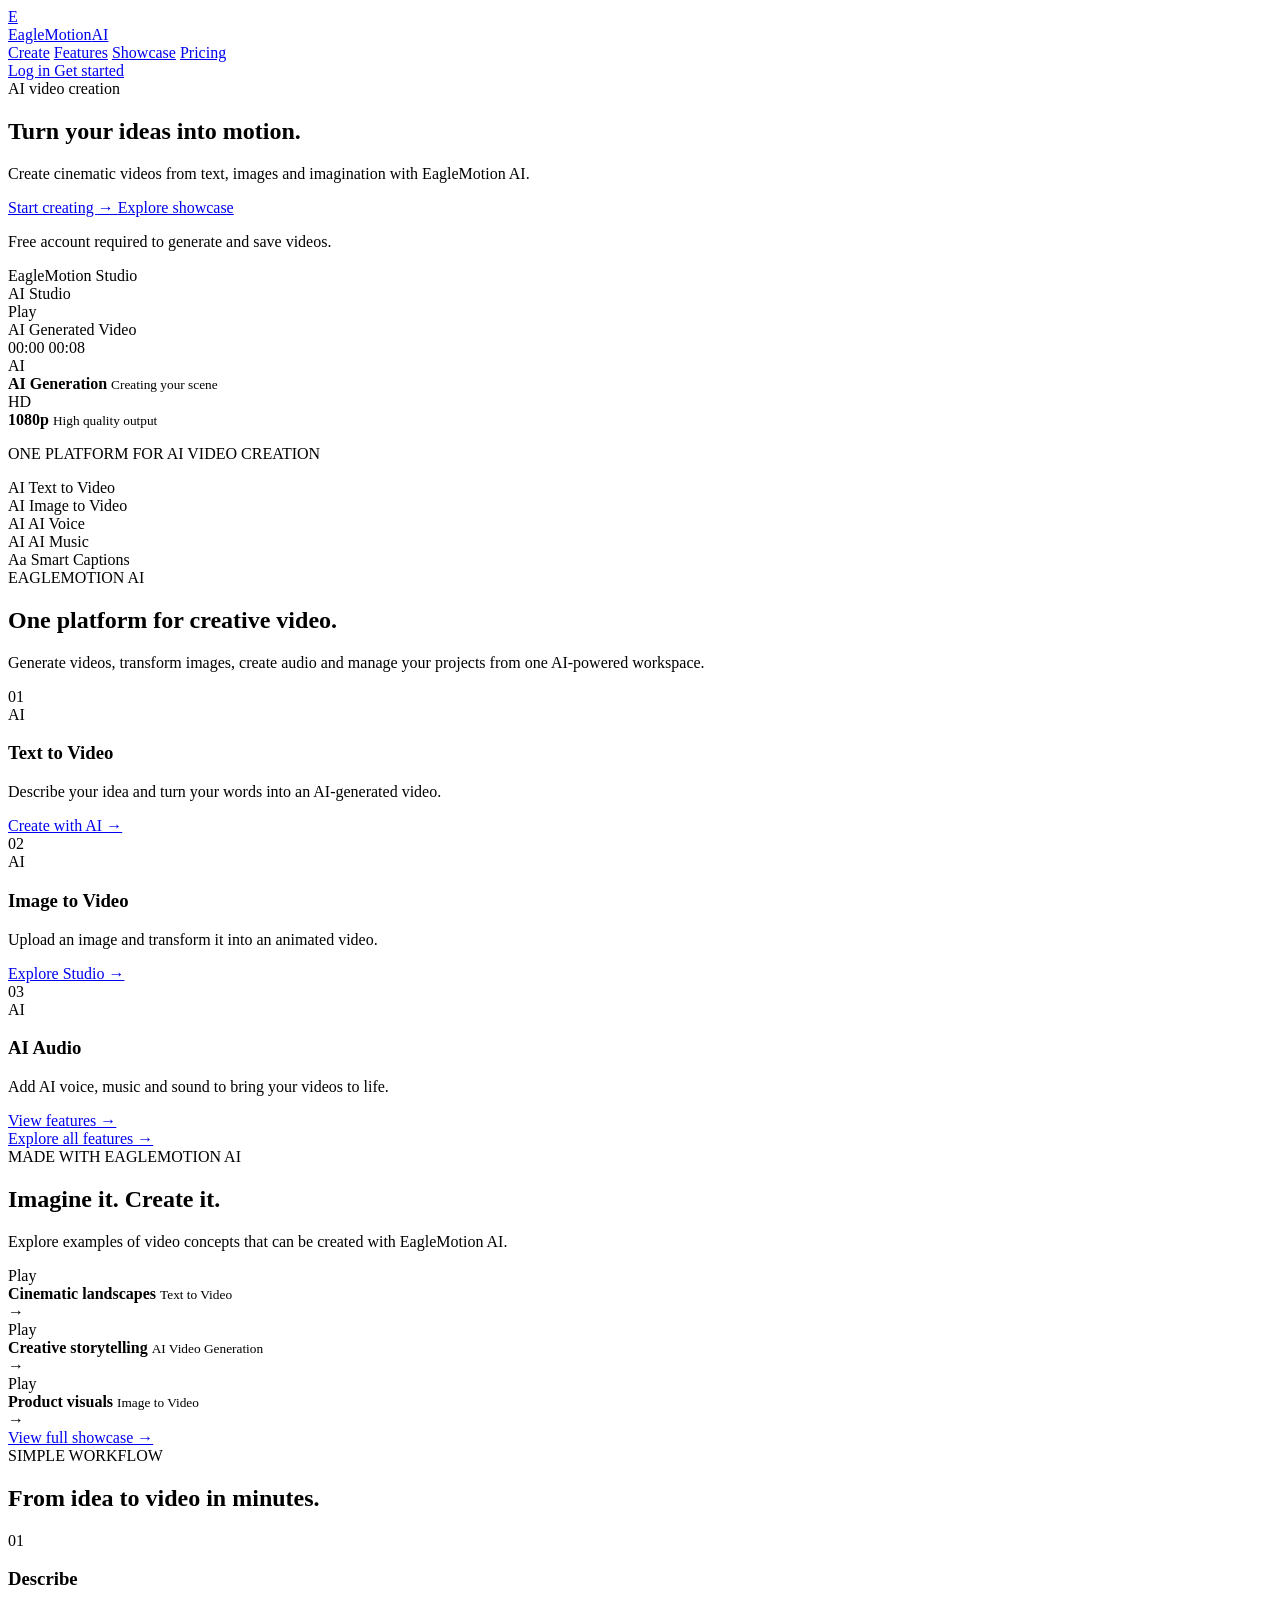
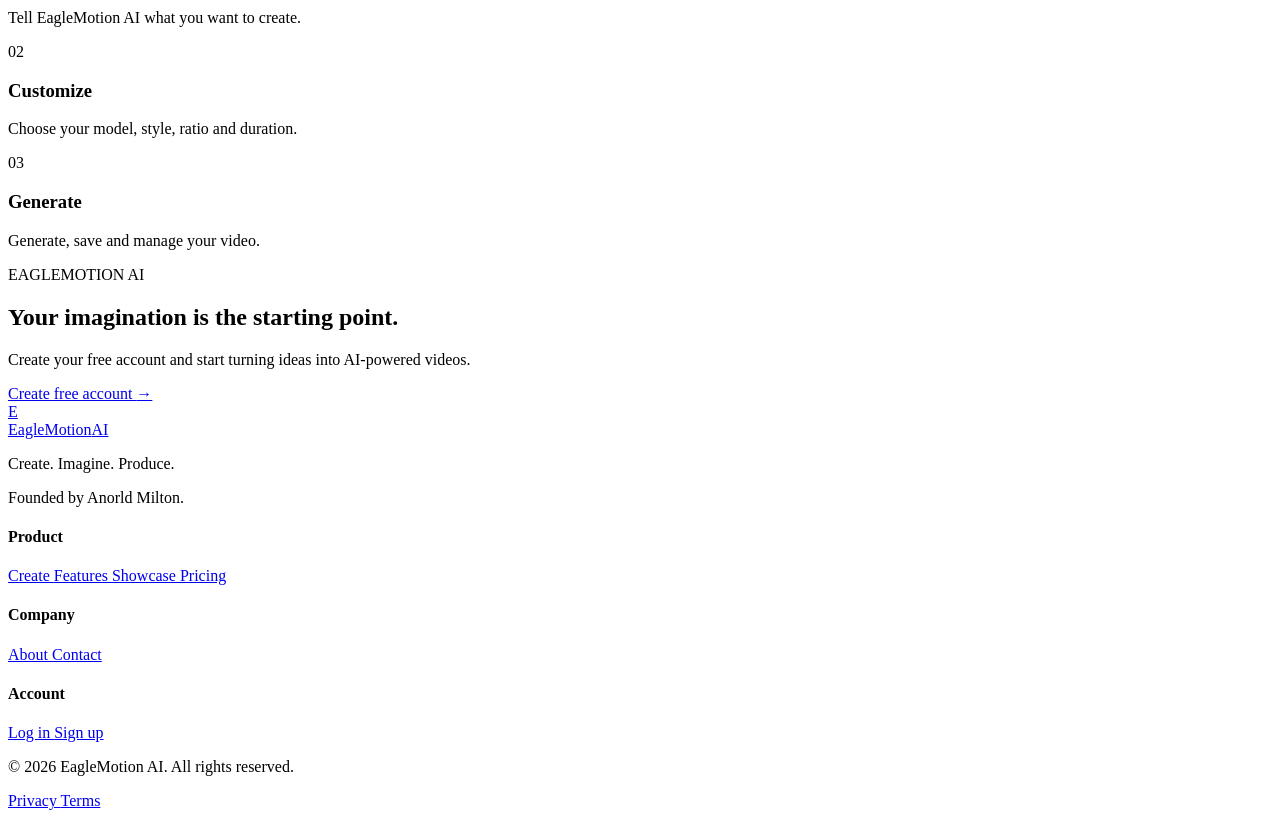
==== frontend/index.html @ efccad02 "Initial EagleMotion AI project" ====
<!DOCTYPE html>
<html lang="en">
<head>
    <meta charset="UTF-8">
    <meta name="viewport" content="width=device-width, initial-scale=1.0">

    <title>EagleMotion AI — Create Videos With AI</title>

    <meta
        name="description"
        content="EagleMotion AI transforms text, images and ideas into AI-generated videos."
    >

    <link rel="stylesheet" href="css/style.css">
</head>

<body>

    <!-- =====================================================
         NAVIGATION
    ====================================================== -->

    <header class="site-header">
        <div class="nav-container">

            <a href="index.html" class="brand">
                <div class="brand-icon">E</div>

                <div class="brand-name">
                    EagleMotion<span>AI</span>
                </div>
            </a>

            <nav class="main-nav">
                <a href="studio.html">Create</a>
                <a href="features.html">Features</a>
                <a href="showcase.html">Showcase</a>
                <a href="pricing.html">Pricing</a>
            </nav>

            <div class="nav-actions">
                <a href="login.html" class="login-button">
                    Log in
                </a>

                <a href="register.html" class="signup-button">
                    Get started
                </a>
            </div>

        </div>
    </header>


    <!-- =====================================================
         MAIN CONTENT
    ====================================================== -->

    <main>

        <!-- =================================================
             HERO
        ================================================== -->

        <section class="hero">

            <div class="hero-container">

                <div class="hero-content">

                    <div class="hero-badge">
                        <span class="status-dot"></span>
                        AI video creation
                    </div>

                    <h1>
                        Turn your ideas into
                        <span class="gold-text">
                            motion.
                        </span>
                    </h1>

                    <p class="hero-description">
                        Create cinematic videos from text, images and
                        imagination with EagleMotion AI.
                    </p>

                    <div class="hero-actions">

                        <a
                            href="studio.html"
                            class="cta-button"
                        >
                            Start creating
                            <span>→</span>
                        </a>

                        <a
                            href="showcase.html"
                            class="secondary-button"
                        >
                            Explore showcase
                        </a>

                    </div>

                    <p class="hero-note">
                        Free account required to generate and save videos.
                    </p>

                </div>


                <!-- HERO VIDEO PREVIEW -->

                <div class="hero-preview">

                    <div class="preview-window">

                        <div class="preview-header">

                            <div class="window-dots">
                                <span></span>
                                <span></span>
                                <span></span>
                            </div>

                            <div class="preview-title">
                                EagleMotion Studio
                            </div>

                            <div class="preview-status">
                                AI Studio
                            </div>

                        </div>


                        <div class="preview-content">

                            <div class="preview-image">

                                <div class="preview-overlay">

                                    <div class="preview-play">
                                        Play
                                    </div>

                                    <div class="preview-caption">
                                        AI Generated Video
                                    </div>

                                </div>

                            </div>

                        </div>


                        <div class="preview-controls">

                            <div class="timeline">
                                <span class="timeline-progress"></span>
                            </div>

                            <div class="control-row">
                                <span>00:00</span>
                                <span>00:08</span>
                            </div>

                        </div>

                    </div>


                    <div class="floating-card floating-top">

                        <span class="floating-icon">
                            AI
                        </span>

                        <div>
                            <strong>
                                AI Generation
                            </strong>

                            <small>
                                Creating your scene
                            </small>
                        </div>

                    </div>


                    <div class="floating-card floating-bottom">

                        <span class="floating-icon">
                            HD
                        </span>

                        <div>
                            <strong>
                                1080p
                            </strong>

                            <small>
                                High quality output
                            </small>
                        </div>

                    </div>

                </div>

            </div>

        </section>


        <!-- =====================================================
             CAPABILITIES
        ====================================================== -->

        <section class="capabilities">

            <div class="container">

                <p class="capabilities-label">
                    ONE PLATFORM FOR AI VIDEO CREATION
                </p>

                <div class="capabilities-grid">

                    <div class="capability">
                        <span>AI</span>
                        Text to Video
                    </div>

                    <div class="capability">
                        <span>AI</span>
                        Image to Video
                    </div>

                    <div class="capability">
                        <span>AI</span>
                        AI Voice
                    </div>

                    <div class="capability">
                        <span>AI</span>
                        AI Music
                    </div>

                    <div class="capability">
                        <span>Aa</span>
                        Smart Captions
                    </div>

                </div>

            </div>

        </section>


        <!-- =====================================================
             PRODUCT INTRODUCTION
        ====================================================== -->

        <section class="features-section">

            <div class="container">

                <div class="section-header">

                    <span class="section-eyebrow">
                        EAGLEMOTION AI
                    </span>

                    <h2>
                        One platform for
                        <span class="gold-text">
                            creative video.
                        </span>
                    </h2>

                    <p>
                        Generate videos, transform images, create audio
                        and manage your projects from one AI-powered
                        workspace.
                    </p>

                </div>


                <div class="feature-grid">

                    <!-- TEXT TO VIDEO -->

                    <article class="feature-card">

                        <span class="feature-number">
                            01
                        </span>

                        <div class="feature-icon">
                            AI
                        </div>

                        <h3>
                            Text to Video
                        </h3>

                        <p>
                            Describe your idea and turn your words into
                            an AI-generated video.
                        </p>

                        <a href="studio.html">
                            Create with AI →
                        </a>

                    </article>


                    <!-- IMAGE TO VIDEO -->

                    <article class="feature-card">

                        <span class="feature-number">
                            02
                        </span>

                        <div class="feature-icon">
                            AI
                        </div>

                        <h3>
                            Image to Video
                        </h3>

                        <p>
                            Upload an image and transform it into
                            an animated video.
                        </p>

                        <a href="studio.html">
                            Explore Studio →
                        </a>

                    </article>


                    <!-- AI AUDIO -->

                    <article class="feature-card">

                        <span class="feature-number">
                            03
                        </span>

                        <div class="feature-icon">
                            AI
                        </div>

                        <h3>
                            AI Audio
                        </h3>

                        <p>
                            Add AI voice, music and sound to bring
                            your videos to life.
                        </p>

                        <a href="features.html">
                            View features →
                        </a>

                    </article>

                </div>


                <div class="section-action">

                    <a
                        href="features.html"
                        class="secondary-button"
                    >
                        Explore all features →
                    </a>

                </div>

            </div>

        </section>


        <!-- =====================================================
             SHOWCASE
        ====================================================== -->

        <section class="showcase-section">

            <div class="container">

                <div class="section-header">

                    <span class="section-eyebrow">
                        MADE WITH EAGLEMOTION AI
                    </span>

                    <h2>
                        Imagine it.
                        <span class="gold-text">
                            Create it.
                        </span>
                    </h2>

                    <p>
                        Explore examples of video concepts that can
                        be created with EagleMotion AI.
                    </p>

                </div>


                <div class="showcase-grid">

                    <!-- SHOWCASE 1 -->

                    <div class="showcase-card showcase-large">

                        <div class="showcase-image">
                            <span>
                                Play
                            </span>
                        </div>

                        <div class="showcase-info">

                            <div>
                                <strong>
                                    Cinematic landscapes
                                </strong>

                                <small>
                                    Text to Video
                                </small>
                            </div>

                            <span>
                                →
                            </span>

                        </div>

                    </div>


                    <!-- SHOWCASE 2 -->

                    <div class="showcase-card">

                        <div class="showcase-image showcase-image-two">
                            <span>
                                Play
                            </span>
                        </div>

                        <div class="showcase-info">

                            <div>
                                <strong>
                                    Creative storytelling
                                </strong>

                                <small>
                                    AI Video Generation
                                </small>
                            </div>

                            <span>
                                →
                            </span>

                        </div>

                    </div>


                    <!-- SHOWCASE 3 -->

                    <div class="showcase-card">

                        <div class="showcase-image showcase-image-three">
                            <span>
                                Play
                            </span>
                        </div>

                        <div class="showcase-info">

                            <div>
                                <strong>
                                    Product visuals
                                </strong>

                                <small>
                                    Image to Video
                                </small>
                            </div>

                            <span>
                                →
                            </span>

                        </div>

                    </div>

                </div>


                <div class="section-action">

                    <a
                        href="showcase.html"
                        class="secondary-button"
                    >
                        View full showcase →
                    </a>

                </div>

            </div>

        </section>


        <!-- =====================================================
             HOW IT WORKS
        ====================================================== -->

        <section class="workflow-section">

            <div class="container">

                <div class="section-header">

                    <span class="section-eyebrow">
                        SIMPLE WORKFLOW
                    </span>

                    <h2>
                        From idea to video
                        <span class="gold-text">
                            in minutes.
                        </span>
                    </h2>

                </div>


                <div class="workflow">

                    <div class="workflow-step">

                        <div class="workflow-number">
                            01
                        </div>

                        <h3>
                            Describe
                        </h3>

                        <p>
                            Tell EagleMotion AI what you want to create.
                        </p>

                    </div>


                    <div class="workflow-line"></div>


                    <div class="workflow-step">

                        <div class="workflow-number">
                            02
                        </div>

                        <h3>
                            Customize
                        </h3>

                        <p>
                            Choose your model, style, ratio and duration.
                        </p>

                    </div>


                    <div class="workflow-line"></div>


                    <div class="workflow-step">

                        <div class="workflow-number">
                            03
                        </div>

                        <h3>
                            Generate
                        </h3>

                        <p>
                            Generate, save and manage your video.
                        </p>

                    </div>

                </div>

            </div>

        </section>


        <!-- =====================================================
             FINAL CTA
        ====================================================== -->

        <section class="final-cta">

            <div class="container">

                <div class="cta-content">

                    <span class="section-eyebrow">
                        EAGLEMOTION AI
                    </span>

                    <h2>
                        Your imagination is
                        <span class="gold-text">
                            the starting point.
                        </span>
                    </h2>

                    <p>
                        Create your free account and start turning
                        ideas into AI-powered videos.
                    </p>

                    <a
                        href="register.html"
                        class="cta-button"
                    >
                        Create free account
                        <span>→</span>
                    </a>

                </div>

            </div>

        </section>

    </main>


    <!-- =====================================================
         FOOTER
    ====================================================== -->

    <footer class="site-footer">

        <div class="container footer-main">

            <!-- BRAND -->

            <div class="footer-brand">

                <a
                    href="index.html"
                    class="brand"
                >

                    <div class="brand-icon">
                        E
                    </div>

                    <div class="brand-name">
                        EagleMotion<span>AI</span>
                    </div>

                </a>

                <p>
                    Create. Imagine. Produce.
                </p>

                <p class="founder-credit">
                    Founded by Anorld Milton.
                </p>

            </div>


            <!-- PRODUCT -->

            <div class="footer-column">

                <h4>
                    Product
                </h4>

                <a href="studio.html">
                    Create
                </a>

                <a href="features.html">
                    Features
                </a>

                <a href="showcase.html">
                    Showcase
                </a>

                <a href="pricing.html">
                    Pricing
                </a>

            </div>


            <!-- COMPANY -->

            <div class="footer-column">

                <h4>
                    Company
                </h4>

                <a href="about.html">
                    About
                </a>

                <a href="contact.html">
                    Contact
                </a>

            </div>


            <!-- ACCOUNT -->

            <div class="footer-column">

                <h4>
                    Account
                </h4>

                <a href="login.html">
                    Log in
                </a>

                <a href="register.html">
                    Sign up
                </a>

            </div>

        </div>


        <!-- FOOTER BOTTOM -->

        <div class="container footer-bottom">

            <p>
                © 2026 EagleMotion AI. All rights reserved.
            </p>

            <div>

                <a href="privacy.html">
                    Privacy
                </a>

                <a href="terms.html">
                    Terms
                </a>

            </div>

        </div>

    </footer>


    <!-- =====================================================
         JAVASCRIPT
    ====================================================== -->

    <script src="js/app.js"></script>

</body>
</html>
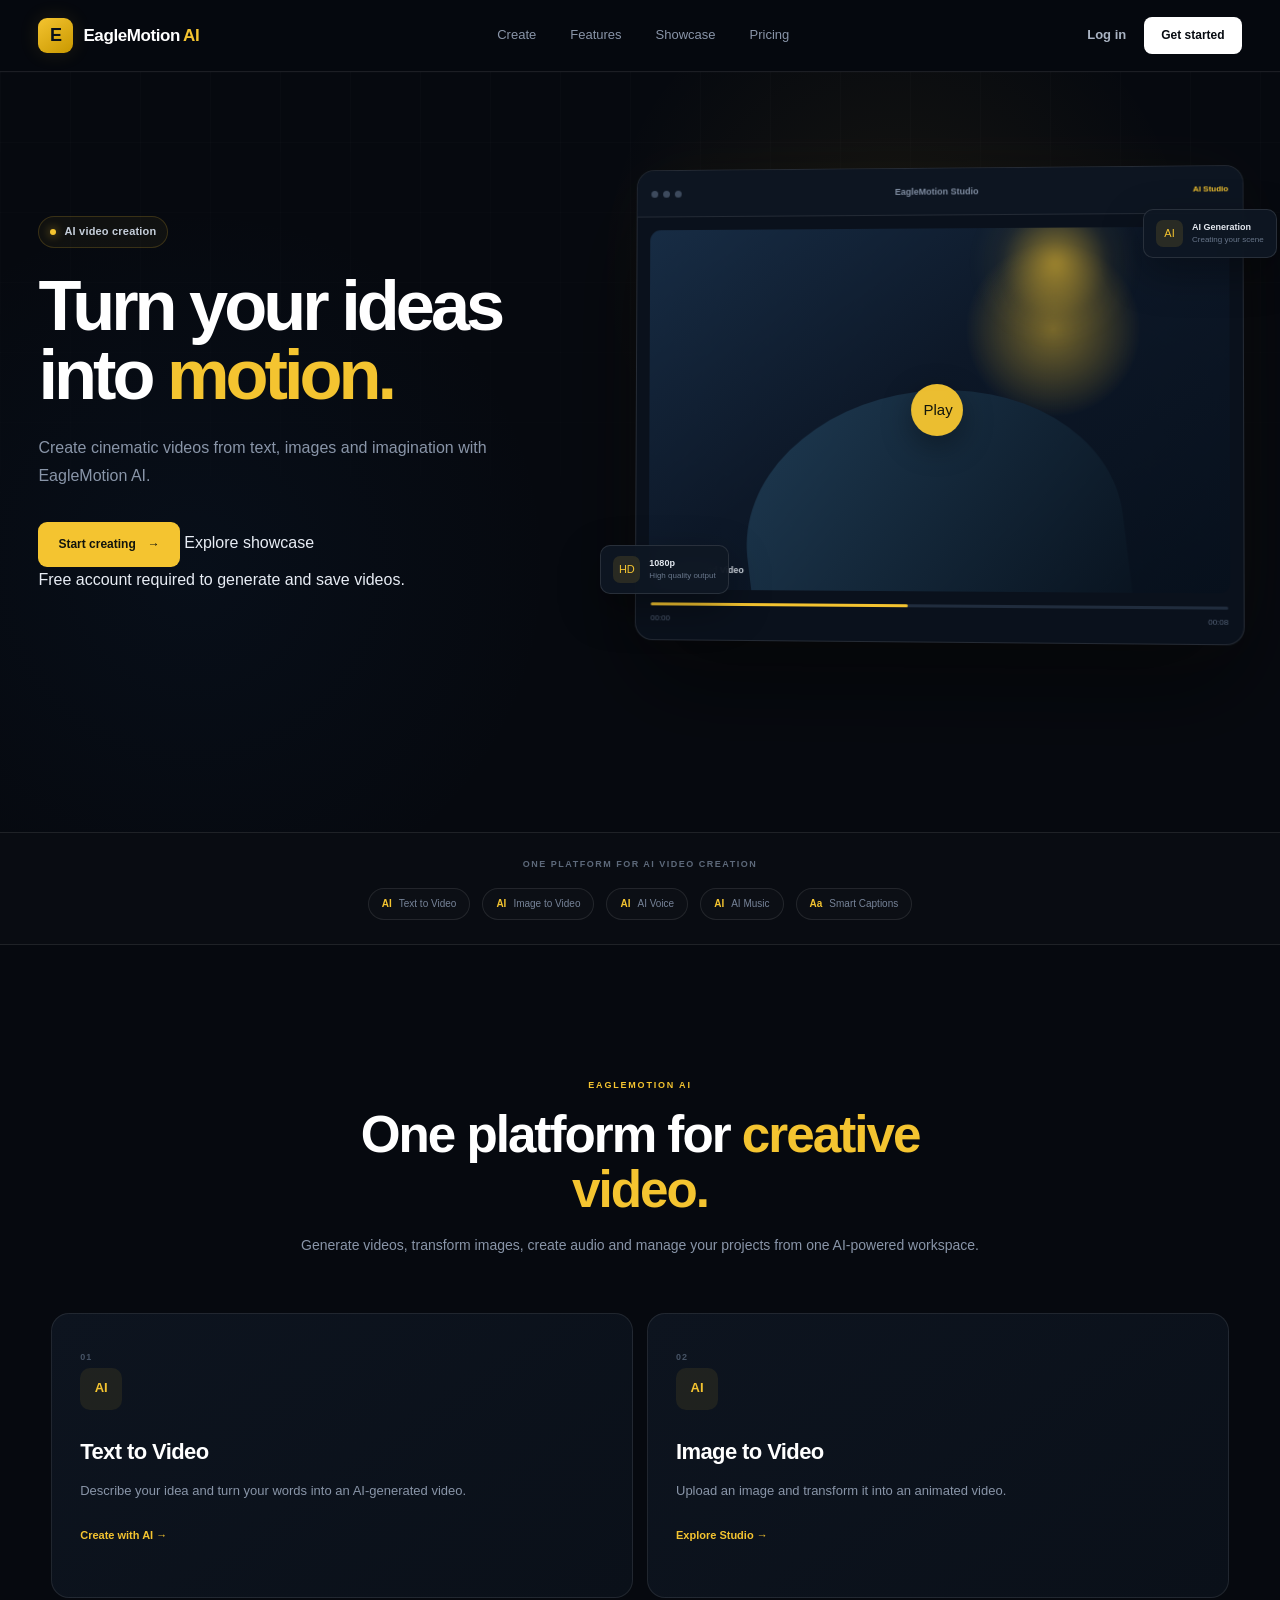
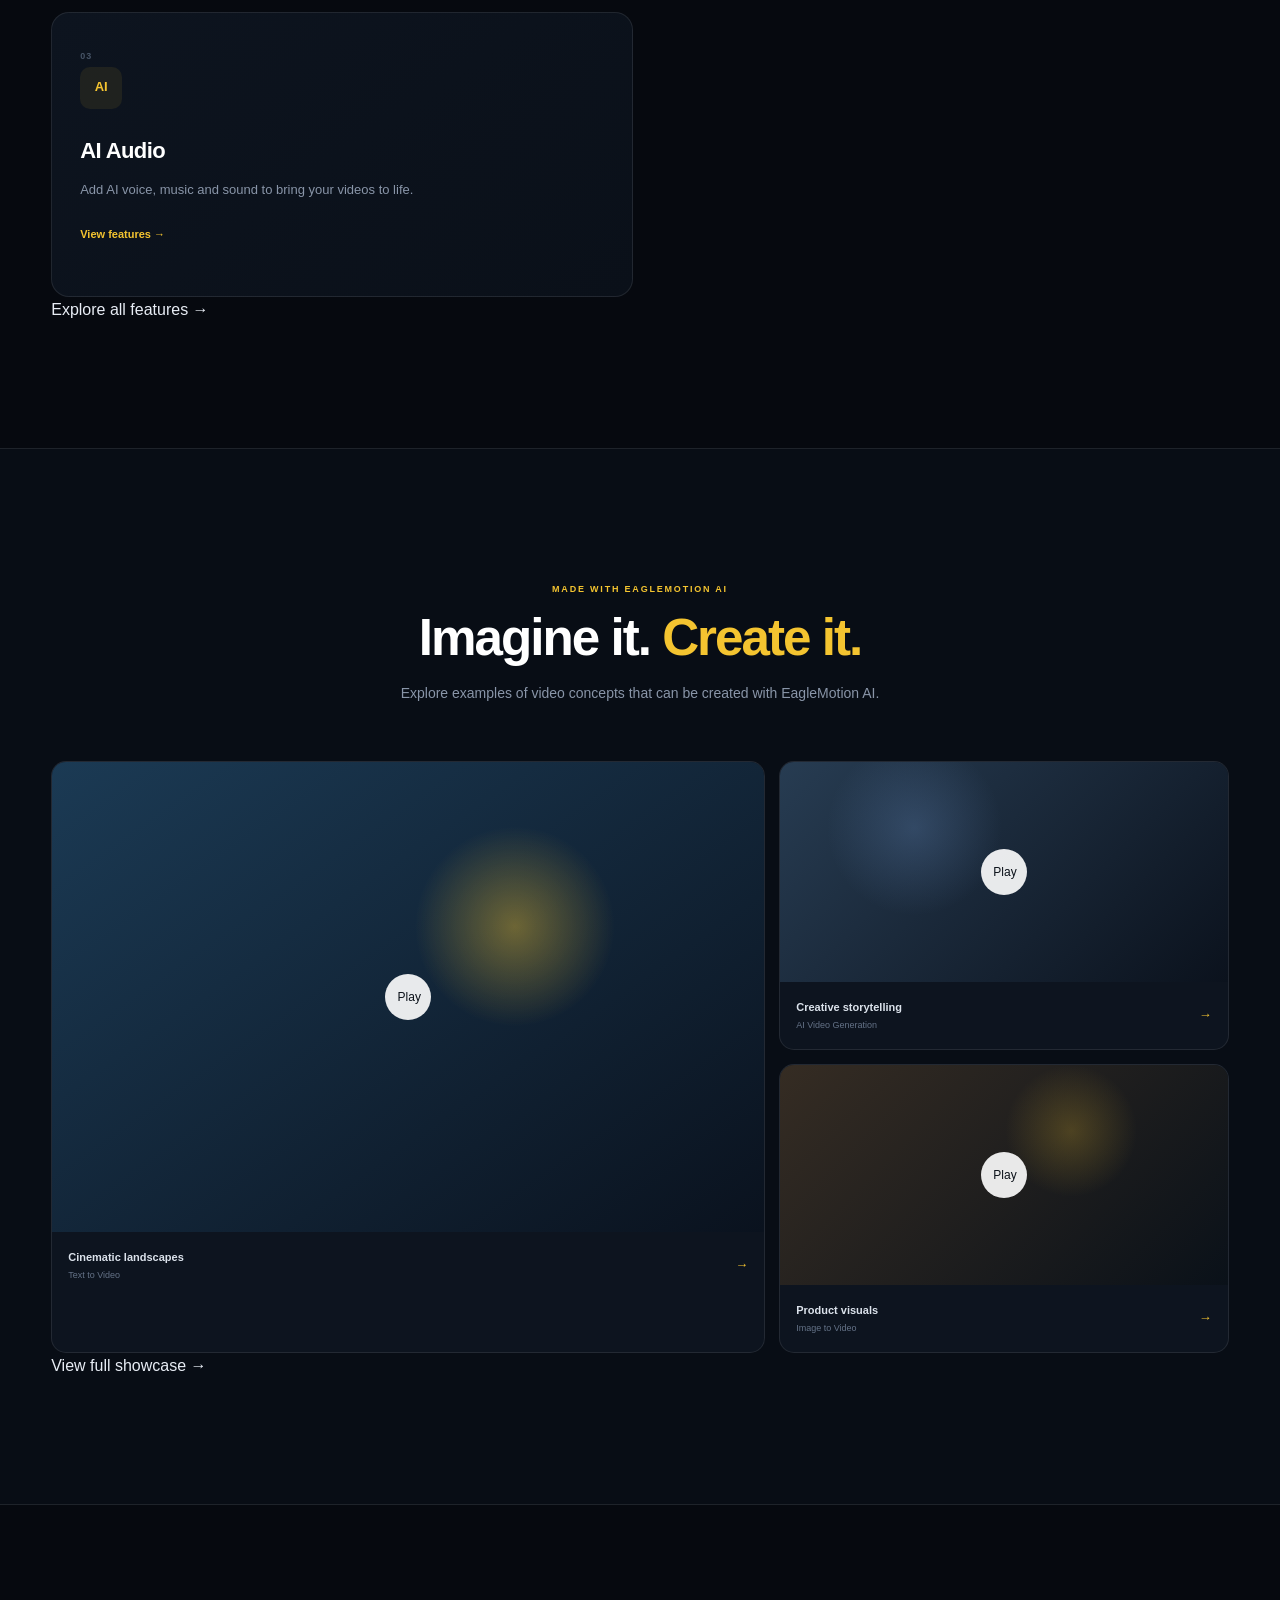
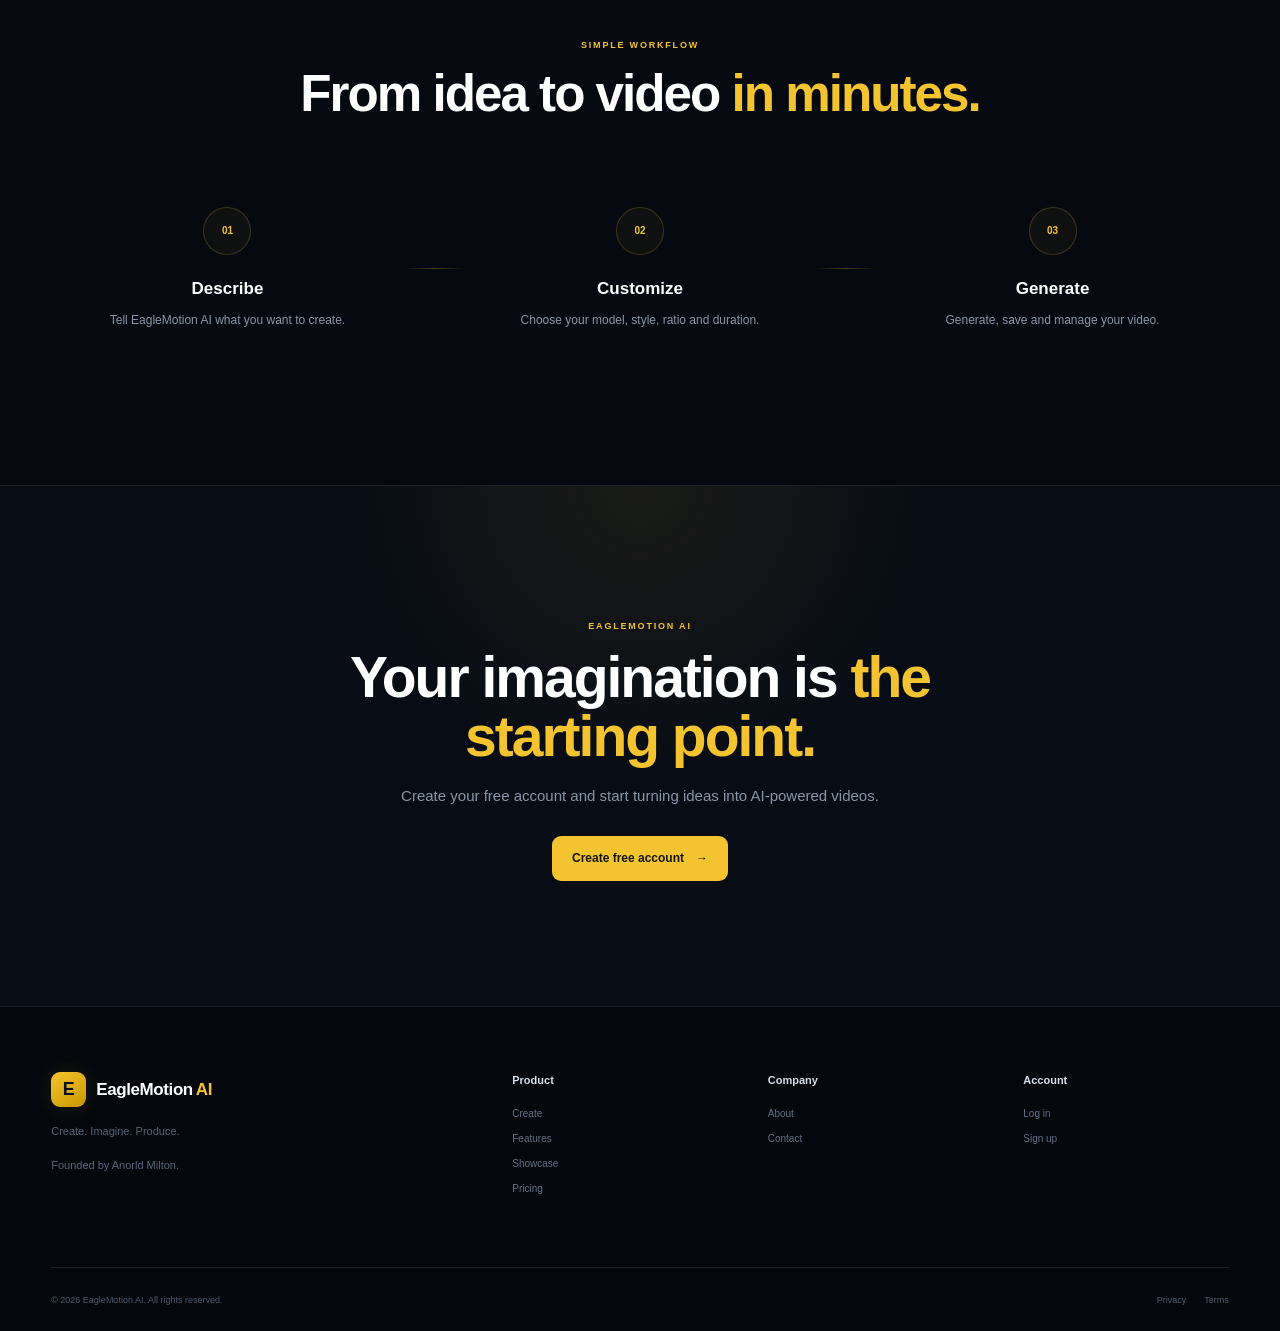
==== commit 8ea827c9: "Fix CSS path for production" ====
--- a/frontend/index.html
+++ b/frontend/index.html
@@ -11,7 +11,7 @@
         content="EagleMotion AI transforms text, images and ideas into AI-generated videos."
     >
 
-    <link rel="stylesheet" href="css/style.css">
+    <link rel="stylesheet" href="CSS/style.css">
 </head>
 
 <body>
@@ -808,4 +808,4 @@
     <script src="js/app.js"></script>
 
 </body>
-</html>+</html>
--- a/frontend/CSS/style.css
+++ b/frontend/CSS/style.css
@@ -0,0 +1,2158 @@
+/* =========================================================
+   EAGLEMOTION AI
+   PREMIUM AI VIDEO PLATFORM
+   GLOBAL STYLES
+========================================================= */
+
+:root {
+    --bg: #06090f;
+    --bg-soft: #0a0f18;
+    --surface: #0d131e;
+    --surface-light: #121a27;
+    --surface-hover: #172131;
+
+    --border: rgba(255, 255, 255, 0.09);
+    --border-light: rgba(255, 255, 255, 0.14);
+
+    --white: #ffffff;
+    --text: #e8edf5;
+    --muted: #8995a8;
+    --muted-light: #aab4c3;
+
+    --gold: #f4c430;
+    --gold-light: #ffd95a;
+    --gold-dark: #b78d00;
+
+    --navy: #0b1f3a;
+
+    --container: 1220px;
+
+    --radius-sm: 8px;
+    --radius-md: 12px;
+    --radius-lg: 18px;
+    --radius-xl: 24px;
+
+    --transition: 0.25s ease;
+}
+
+
+/* =========================================================
+   RESET
+========================================================= */
+
+* {
+    margin: 0;
+    padding: 0;
+    box-sizing: border-box;
+}
+
+html {
+    scroll-behavior: smooth;
+}
+
+body {
+    font-family:
+        Inter,
+        -apple-system,
+        BlinkMacSystemFont,
+        "Segoe UI",
+        Roboto,
+        Helvetica,
+        Arial,
+        sans-serif;
+
+    background: var(--bg);
+    color: var(--text);
+    line-height: 1.6;
+
+    overflow-x: hidden;
+}
+
+body::selection {
+    background: var(--gold);
+    color: #000;
+}
+
+a {
+    text-decoration: none;
+    color: inherit;
+}
+
+button,
+textarea,
+input,
+select {
+    font: inherit;
+}
+
+button {
+    cursor: pointer;
+}
+
+textarea {
+    resize: none;
+}
+
+img {
+    max-width: 100%;
+    display: block;
+}
+
+.container {
+    width: min(92%, var(--container));
+    margin: 0 auto;
+}
+
+
+/* =========================================================
+   SCROLLBAR
+========================================================= */
+
+::-webkit-scrollbar {
+    width: 8px;
+}
+
+::-webkit-scrollbar-track {
+    background: var(--bg);
+}
+
+::-webkit-scrollbar-thumb {
+    background: #263244;
+    border-radius: 10px;
+}
+
+::-webkit-scrollbar-thumb:hover {
+    background: #39475d;
+}
+
+
+/* =========================================================
+   HEADER
+========================================================= */
+
+.site-header {
+    height: 72px;
+
+    position: sticky;
+    top: 0;
+
+    z-index: 1000;
+
+    background: rgba(6, 9, 15, 0.88);
+
+    backdrop-filter: blur(18px);
+    -webkit-backdrop-filter: blur(18px);
+
+    border-bottom: 1px solid var(--border);
+}
+
+.nav-container {
+    width: min(94%, var(--container));
+
+    height: 100%;
+
+    margin: 0 auto;
+
+    display: flex;
+    align-items: center;
+    justify-content: space-between;
+
+    gap: 30px;
+}
+
+
+/* =========================================================
+   BRAND
+========================================================= */
+
+.brand {
+    display: inline-flex;
+    align-items: center;
+
+    gap: 10px;
+
+    flex-shrink: 0;
+}
+
+.brand-icon {
+    width: 35px;
+    height: 35px;
+
+    display: flex;
+    align-items: center;
+    justify-content: center;
+
+    border-radius: 9px;
+
+    background:
+        linear-gradient(
+            145deg,
+            var(--gold),
+            #c99800
+        );
+
+    color: #09101a;
+
+    font-size: 18px;
+    font-weight: 900;
+
+    box-shadow:
+        0 0 20px rgba(244, 196, 48, 0.12);
+}
+
+.brand-name {
+    color: var(--white);
+
+    font-size: 17px;
+    font-weight: 700;
+
+    letter-spacing: -0.4px;
+}
+
+.brand-name span {
+    color: var(--gold);
+    margin-left: 3px;
+}
+
+
+/* =========================================================
+   MAIN NAV
+========================================================= */
+
+.main-nav {
+    display: flex;
+    align-items: center;
+
+    gap: 34px;
+
+    margin-left: auto;
+    margin-right: auto;
+}
+
+.main-nav a {
+    position: relative;
+
+    color: var(--muted);
+
+    font-size: 13px;
+    font-weight: 500;
+
+    transition: var(--transition);
+}
+
+.main-nav a:hover {
+    color: var(--white);
+}
+
+.main-nav a::after {
+    content: "";
+
+    position: absolute;
+
+    left: 0;
+    bottom: -7px;
+
+    width: 0;
+    height: 1px;
+
+    background: var(--gold);
+
+    transition: width var(--transition);
+}
+
+.main-nav a:hover::after {
+    width: 100%;
+}
+
+
+/* =========================================================
+   NAV ACTIONS
+========================================================= */
+
+.nav-actions {
+    display: flex;
+    align-items: center;
+    gap: 18px;
+}
+
+.login-button {
+    color: var(--muted-light);
+
+    font-size: 13px;
+    font-weight: 600;
+
+    transition: var(--transition);
+}
+
+.login-button:hover {
+    color: var(--white);
+}
+
+.signup-button {
+    padding: 9px 17px;
+
+    border-radius: 8px;
+
+    background: var(--white);
+    color: #070b11;
+
+    font-size: 12px;
+    font-weight: 700;
+
+    transition: var(--transition);
+}
+
+.signup-button:hover {
+    background: var(--gold);
+    transform: translateY(-1px);
+}
+
+
+/* =========================================================
+   HERO
+========================================================= */
+
+.hero {
+    position: relative;
+
+    min-height: 760px;
+
+    padding:
+        95px
+        0
+        90px;
+
+    overflow: hidden;
+
+    background:
+        radial-gradient(
+            circle at 70% 25%,
+            rgba(244, 196, 48, 0.065),
+            transparent 28%
+        ),
+
+        radial-gradient(
+            circle at 15% 65%,
+            rgba(28, 83, 148, 0.08),
+            transparent 30%
+        ),
+
+        var(--bg);
+}
+
+.hero::before {
+    content: "";
+
+    position: absolute;
+
+    inset: 0;
+
+    pointer-events: none;
+
+    background-image:
+        linear-gradient(
+            rgba(255, 255, 255, 0.015) 1px,
+            transparent 1px
+        ),
+        linear-gradient(
+            90deg,
+            rgba(255, 255, 255, 0.015) 1px,
+            transparent 1px
+        );
+
+    background-size: 70px 70px;
+
+    mask-image:
+        linear-gradient(
+            to bottom,
+            black,
+            transparent 85%
+        );
+}
+
+.hero-container {
+    position: relative;
+
+    z-index: 2;
+
+    width: min(94%, 1280px);
+
+    margin: 0 auto;
+
+    display: grid;
+
+    grid-template-columns:
+        minmax(0, 0.92fr)
+        minmax(0, 1.08fr);
+
+    align-items: center;
+
+    gap: 75px;
+}
+
+
+/* =========================================================
+   HERO CONTENT
+========================================================= */
+
+.hero-content {
+    max-width: 620px;
+}
+
+.hero-badge {
+    display: inline-flex;
+    align-items: center;
+
+    gap: 8px;
+
+    padding: 6px 11px;
+
+    margin-bottom: 23px;
+
+    border:
+        1px solid
+        rgba(244, 196, 48, 0.18);
+
+    border-radius: 30px;
+
+    background:
+        rgba(244, 196, 48, 0.045);
+
+    color: #c5ceda;
+
+    font-size: 11px;
+    font-weight: 600;
+
+    letter-spacing: 0.2px;
+}
+
+.status-dot {
+    width: 6px;
+    height: 6px;
+
+    border-radius: 50%;
+
+    background: var(--gold);
+
+    box-shadow:
+        0 0 10px
+        rgba(244, 196, 48, 0.7);
+}
+
+
+/* =========================================================
+   HERO HEADING
+========================================================= */
+
+.hero h1 {
+    max-width: 650px;
+
+    color: var(--white);
+
+    font-size:
+        clamp(
+            46px,
+            5.5vw,
+            78px
+        );
+
+    line-height: 0.98;
+
+    letter-spacing: -4px;
+
+    font-weight: 800;
+
+    margin-bottom: 25px;
+}
+
+.gold-text {
+    color: var(--gold);
+}
+
+.hero-description {
+    max-width: 520px;
+
+    color: var(--muted);
+
+    font-size: 16px;
+
+    line-height: 1.75;
+
+    margin-bottom: 32px;
+}
+
+
+/* =========================================================
+   QUICK CREATE
+========================================================= */
+
+.quick-create {
+    width: 100%;
+
+    border:
+        1px solid
+        var(--border-light);
+
+    border-radius: 15px;
+
+    background:
+        rgba(13, 19, 30, 0.92);
+
+    box-shadow:
+        0 25px 80px
+        rgba(0, 0, 0, 0.32);
+
+    overflow: hidden;
+}
+
+.create-tabs {
+    display: flex;
+
+    gap: 4px;
+
+    padding: 7px 8px;
+
+    border-bottom:
+        1px solid
+        var(--border);
+}
+
+.create-tab {
+    border: 0;
+
+    background: transparent;
+
+    color: var(--muted);
+
+    padding: 8px 12px;
+
+    border-radius: 7px;
+
+    font-size: 11px;
+    font-weight: 600;
+
+    transition: var(--transition);
+}
+
+.create-tab:hover {
+    color: var(--white);
+}
+
+.create-tab.active {
+    background: var(--surface-hover);
+
+    color: var(--white);
+}
+
+
+/* =========================================================
+   PROMPT
+========================================================= */
+
+.prompt-container {
+    padding: 16px;
+}
+
+.prompt-container textarea {
+    width: 100%;
+
+    min-height: 100px;
+
+    border: 0;
+    outline: 0;
+
+    background: transparent;
+
+    color: var(--text);
+
+    font-size: 14px;
+
+    line-height: 1.65;
+}
+
+.prompt-container textarea::placeholder {
+    color: #566274;
+}
+
+
+/* =========================================================
+   PROMPT TOOLBAR
+========================================================= */
+
+.prompt-toolbar {
+    display: flex;
+
+    justify-content: space-between;
+    align-items: center;
+
+    gap: 10px;
+
+    padding-top: 12px;
+
+    border-top:
+        1px solid
+        var(--border);
+}
+
+.prompt-tools {
+    display: flex;
+    gap: 7px;
+}
+
+.prompt-tool {
+    border:
+        1px solid
+        var(--border);
+
+    background: transparent;
+
+    color: #8793a5;
+
+    padding: 6px 9px;
+
+    border-radius: 6px;
+
+    font-size: 10px;
+
+    transition: var(--transition);
+}
+
+.prompt-tool:hover {
+    background: var(--surface-hover);
+    color: var(--white);
+}
+
+.generate-button {
+    display: inline-flex;
+
+    align-items: center;
+    justify-content: center;
+
+    gap: 7px;
+
+    padding: 9px 15px;
+
+    border-radius: 7px;
+
+    background: var(--gold);
+
+    color: #10140b;
+
+    font-size: 11px;
+    font-weight: 800;
+
+    transition: var(--transition);
+}
+
+.generate-button:hover {
+    background: var(--gold-light);
+
+    transform: translateY(-1px);
+
+    box-shadow:
+        0 7px 25px
+        rgba(244, 196, 48, 0.17);
+}
+
+
+/* =========================================================
+   QUICK OPTIONS
+========================================================= */
+
+.quick-options {
+    display: flex;
+
+    flex-wrap: wrap;
+
+    gap: 7px;
+
+    margin-top: 13px;
+}
+
+.quick-options button {
+    border:
+        1px solid
+        var(--border);
+
+    border-radius: 20px;
+
+    background:
+        rgba(255, 255, 255, 0.025);
+
+    color: #738096;
+
+    padding: 5px 10px;
+
+    font-size: 10px;
+
+    transition: var(--transition);
+}
+
+.quick-options button:hover {
+    color: var(--white);
+
+    border-color:
+        rgba(244, 196, 48, 0.25);
+}
+
+
+/* =========================================================
+   HERO PREVIEW
+========================================================= */
+
+.hero-preview {
+    position: relative;
+
+    width: 100%;
+}
+
+.preview-window {
+    position: relative;
+
+    overflow: hidden;
+
+    border:
+        1px solid
+        rgba(255, 255, 255, 0.11);
+
+    border-radius: 18px;
+
+    background: #0a111c;
+
+    box-shadow:
+        0 45px 100px
+        rgba(0, 0, 0, 0.5),
+
+        0 0 80px
+        rgba(244, 196, 48, 0.035);
+
+    transform:
+        perspective(1400px)
+        rotateY(-3deg)
+        rotateX(1deg);
+
+    transition:
+        transform
+        0.5s ease;
+}
+
+.preview-window:hover {
+    transform:
+        perspective(1400px)
+        rotateY(0deg)
+        rotateX(0deg);
+}
+
+
+/* =========================================================
+   PREVIEW HEADER
+========================================================= */
+
+.preview-header {
+    height: 47px;
+
+    display: flex;
+
+    align-items: center;
+
+    padding: 0 14px;
+
+    position: relative;
+
+    background: #0d1521;
+
+    border-bottom:
+        1px solid
+        var(--border);
+}
+
+.window-dots {
+    display: flex;
+
+    gap: 5px;
+}
+
+.window-dots span {
+    width: 7px;
+    height: 7px;
+
+    border-radius: 50%;
+
+    background: #3d4a5d;
+}
+
+.preview-title {
+    position: absolute;
+
+    left: 50%;
+
+    transform: translateX(-50%);
+
+    color: #7f8ca0;
+
+    font-size: 9px;
+
+    font-weight: 600;
+}
+
+.preview-status {
+    margin-left: auto;
+
+    color: var(--gold);
+
+    font-size: 8px;
+
+    font-weight: 700;
+}
+
+
+/* =========================================================
+   PREVIEW IMAGE
+========================================================= */
+
+.preview-content {
+    padding: 13px;
+}
+
+.preview-image {
+    position: relative;
+
+    width: 100%;
+
+    aspect-ratio: 16 / 10;
+
+    overflow: hidden;
+
+    border-radius: 11px;
+
+    background:
+        radial-gradient(
+            circle at 70% 28%,
+            rgba(244, 196, 48, 0.45),
+            transparent 18%
+        ),
+
+        linear-gradient(
+            145deg,
+            #172c44 0%,
+            #0d1828 45%,
+            #07101c 100%
+        );
+}
+
+.preview-image::before {
+    content: "";
+
+    position: absolute;
+
+    width: 65%;
+    height: 80%;
+
+    left: 17%;
+    bottom: -25%;
+
+    border-radius:
+        50% 50% 0 0;
+
+    background:
+        linear-gradient(
+            135deg,
+            #1e3a52,
+            #07101b
+        );
+
+    transform:
+        rotate(-7deg);
+}
+
+.preview-image::after {
+    content: "";
+
+    position: absolute;
+
+    width: 170px;
+    height: 170px;
+
+    top: -50px;
+    right: 15%;
+
+    border-radius: 50%;
+
+    background:
+        radial-gradient(
+            circle,
+            rgba(244, 196, 48, 0.6),
+            rgba(244, 196, 48, 0.05) 45%,
+            transparent 70%
+        );
+
+    filter: blur(5px);
+}
+
+.preview-overlay {
+    position: absolute;
+
+    inset: 0;
+
+    z-index: 2;
+
+    display: flex;
+
+    align-items: center;
+    justify-content: center;
+}
+
+.preview-play {
+    width: 52px;
+    height: 52px;
+
+    display: flex;
+    align-items: center;
+    justify-content: center;
+
+    padding-left: 3px;
+
+    border-radius: 50%;
+
+    background:
+        rgba(244, 196, 48, 0.96);
+
+    color: #10140b;
+
+    font-size: 15px;
+
+    box-shadow:
+        0 10px 30px
+        rgba(0, 0, 0, 0.35);
+}
+
+.preview-caption {
+    position: absolute;
+
+    left: 14px;
+    bottom: 13px;
+
+    color: #d9e0e9;
+
+    font-size: 9px;
+
+    font-weight: 600;
+}
+
+
+/* =========================================================
+   PREVIEW CONTROLS
+========================================================= */
+
+.preview-controls {
+    padding: 0 15px 14px;
+}
+
+.timeline {
+    width: 100%;
+
+    height: 3px;
+
+    border-radius: 10px;
+
+    background: #202c3d;
+
+    overflow: hidden;
+}
+
+.timeline-progress {
+    display: block;
+
+    width: 45%;
+
+    height: 100%;
+
+    background: var(--gold);
+
+    border-radius: inherit;
+}
+
+.control-row {
+    display: flex;
+
+    justify-content: space-between;
+
+    margin-top: 7px;
+
+    color: #536176;
+
+    font-size: 8px;
+}
+
+
+/* =========================================================
+   FLOATING CARDS
+========================================================= */
+
+.floating-card {
+    position: absolute;
+
+    display: flex;
+    align-items: center;
+
+    gap: 9px;
+
+    padding: 10px 12px;
+
+    background:
+        rgba(15, 23, 35, 0.92);
+
+    border:
+        1px solid
+        rgba(255, 255, 255, 0.11);
+
+    border-radius: 10px;
+
+    box-shadow:
+        0 15px 40px
+        rgba(0, 0, 0, 0.35);
+
+    backdrop-filter: blur(12px);
+
+    z-index: 5;
+}
+
+.floating-top {
+    top: 42px;
+    right: -35px;
+}
+
+.floating-bottom {
+    bottom: 48px;
+    left: -32px;
+}
+
+.floating-icon {
+    width: 27px;
+    height: 27px;
+
+    display: flex;
+    align-items: center;
+    justify-content: center;
+
+    border-radius: 7px;
+
+    background:
+        rgba(244, 196, 48, 0.12);
+
+    color: var(--gold);
+
+    font-size: 11px;
+}
+
+.floating-card div {
+    display: flex;
+    flex-direction: column;
+}
+
+.floating-card strong {
+    color: #e4e9f0;
+
+    font-size: 9px;
+}
+
+.floating-card small {
+    color: #68768a;
+
+    font-size: 8px;
+}
+
+
+/* =========================================================
+   CAPABILITIES
+========================================================= */
+
+.capabilities {
+    padding: 24px 0;
+
+    border-top:
+        1px solid
+        var(--border);
+
+    border-bottom:
+        1px solid
+        var(--border);
+
+    background:
+        rgba(255, 255, 255, 0.012);
+}
+
+.capabilities-label {
+    margin-bottom: 17px;
+
+    text-align: center;
+
+    color: #5d697a;
+
+    font-size: 9px;
+
+    font-weight: 700;
+
+    letter-spacing: 1.5px;
+}
+
+.capabilities-grid {
+    display: flex;
+
+    justify-content: center;
+
+    align-items: center;
+
+    flex-wrap: wrap;
+
+    gap: 12px;
+}
+
+.capability {
+    display: flex;
+
+    align-items: center;
+
+    gap: 7px;
+
+    padding: 7px 13px;
+
+    border:
+        1px solid
+        var(--border);
+
+    border-radius: 20px;
+
+    color: #768398;
+
+    font-size: 10px;
+
+    background:
+        rgba(255, 255, 255, 0.015);
+}
+
+.capability span {
+    color: var(--gold);
+
+    font-size: 10px;
+
+    font-weight: 800;
+}
+
+
+/* =========================================================
+   SECTION HEADER
+========================================================= */
+
+.features-section,
+.showcase-section,
+.workflow-section {
+    padding: 125px 0;
+}
+
+.section-header {
+    max-width: 690px;
+
+    margin:
+        0 auto
+        55px;
+
+    text-align: center;
+}
+
+.section-eyebrow {
+    display: inline-block;
+
+    margin-bottom: 14px;
+
+    color: var(--gold);
+
+    font-size: 9px;
+
+    font-weight: 800;
+
+    letter-spacing: 1.8px;
+}
+
+.section-header h2 {
+    color: var(--white);
+
+    font-size:
+        clamp(
+            34px,
+            4vw,
+            52px
+        );
+
+    line-height: 1.08;
+
+    letter-spacing: -2px;
+
+    margin-bottom: 17px;
+}
+
+.section-header p {
+    color: var(--muted);
+
+    font-size: 14px;
+
+    line-height: 1.7;
+}
+
+
+/* =========================================================
+   FEATURES
+========================================================= */
+
+.feature-grid {
+    display: grid;
+
+    grid-template-columns:
+        repeat(2, minmax(0, 1fr));
+
+    gap: 14px;
+}
+
+.feature-card {
+    position: relative;
+
+    min-height: 285px;
+
+    padding: 28px;
+
+    overflow: hidden;
+
+    border:
+        1px solid
+        var(--border);
+
+    border-radius: var(--radius-lg);
+
+    background:
+        linear-gradient(
+            145deg,
+            #0d141f,
+            #0a1019
+        );
+
+    transition:
+        transform var(--transition),
+        border-color var(--transition);
+}
+
+.feature-card:hover {
+    transform: translateY(-4px);
+
+    border-color:
+        rgba(244, 196, 48, 0.18);
+}
+
+.large-card {
+    grid-column: span 2;
+
+    min-height: 360px;
+
+    display: grid;
+
+    grid-template-columns:
+        0.85fr
+        1.15fr;
+
+    gap: 30px;
+}
+
+.feature-card-content {
+    position: relative;
+
+    z-index: 3;
+
+    display: flex;
+
+    flex-direction: column;
+
+    justify-content: center;
+}
+
+.feature-number {
+    color: #465365;
+
+    font-size: 9px;
+
+    font-weight: 800;
+
+    letter-spacing: 1px;
+
+    margin-bottom: 18px;
+}
+
+.feature-card h3 {
+    color: var(--white);
+
+    font-size: 22px;
+
+    letter-spacing: -0.6px;
+
+    margin-bottom: 11px;
+}
+
+.feature-card p {
+    max-width: 400px;
+
+    color: var(--muted);
+
+    font-size: 13px;
+
+    line-height: 1.7;
+
+    margin-bottom: 19px;
+}
+
+.feature-card a {
+    width: fit-content;
+
+    color: var(--gold);
+
+    font-size: 11px;
+
+    font-weight: 700;
+}
+
+
+/* =========================================================
+   FEATURE ICONS
+========================================================= */
+
+.feature-icon {
+    width: 42px;
+    height: 42px;
+
+    display: flex;
+
+    align-items: center;
+    justify-content: center;
+
+    margin:
+        0 0
+        24px;
+
+    border-radius: 10px;
+
+    background:
+        rgba(244, 196, 48, 0.08);
+
+    color: var(--gold);
+
+    font-size: 13px;
+
+    font-weight: 800;
+}
+
+
+/* =========================================================
+   FEATURE VISUAL
+========================================================= */
+
+.feature-visual {
+    position: relative;
+
+    min-height: 100%;
+
+    border:
+        1px solid
+        var(--border);
+
+    border-radius: 13px;
+
+    overflow: hidden;
+}
+
+.text-video-visual {
+    background:
+        radial-gradient(
+            circle at 70% 25%,
+            rgba(244, 196, 48, 0.35),
+            transparent 20%
+        ),
+
+        linear-gradient(
+            140deg,
+            #152c45,
+            #0a111b 65%
+        );
+}
+
+.visual-scene {
+    position: absolute;
+
+    inset: 0;
+
+    display: flex;
+
+    align-items: center;
+    justify-content: center;
+}
+
+.scene-light {
+    position: absolute;
+
+    width: 190px;
+    height: 190px;
+
+    top: -50px;
+    right: 15%;
+
+    border-radius: 50%;
+
+    background:
+        radial-gradient(
+            circle,
+            rgba(244, 196, 48, 0.8),
+            rgba(244, 196, 48, 0.04) 55%,
+            transparent 70%
+        );
+
+    filter: blur(4px);
+}
+
+.scene-content {
+    position: relative;
+
+    color: rgba(255, 255, 255, 0.8);
+
+    font-size: 18px;
+
+    font-weight: 800;
+
+    letter-spacing: 7px;
+}
+
+
+/* =========================================================
+   SHOWCASE
+========================================================= */
+
+.showcase-section {
+    background: #080d15;
+
+    border-top:
+        1px solid
+        var(--border);
+
+    border-bottom:
+        1px solid
+        var(--border);
+}
+
+.showcase-grid {
+    display: grid;
+
+    grid-template-columns:
+        1.35fr
+        0.85fr;
+
+    gap: 14px;
+}
+
+.showcase-card {
+    overflow: hidden;
+
+    border:
+        1px solid
+        var(--border);
+
+    border-radius: 15px;
+
+    background: #0d141f;
+}
+
+.showcase-large {
+    grid-row: span 2;
+}
+
+.showcase-image {
+    position: relative;
+
+    min-height: 220px;
+
+    display: flex;
+
+    align-items: center;
+    justify-content: center;
+
+    background:
+        radial-gradient(
+            circle at 65% 35%,
+            rgba(244, 196, 48, 0.4),
+            transparent 18%
+        ),
+
+        linear-gradient(
+            145deg,
+            #1b3a54,
+            #0a121e
+        );
+}
+
+.showcase-large .showcase-image {
+    min-height: 470px;
+}
+
+.showcase-image-two {
+    background:
+        radial-gradient(
+            circle at 30% 30%,
+            rgba(97, 132, 181, 0.3),
+            transparent 25%
+        ),
+
+        linear-gradient(
+            135deg,
+            #273c52,
+            #0b121d
+        );
+}
+
+.showcase-image-three {
+    background:
+        radial-gradient(
+            circle at 65% 30%,
+            rgba(244, 196, 48, 0.22),
+            transparent 20%
+        ),
+
+        linear-gradient(
+            135deg,
+            #352c23,
+            #0a1119
+        );
+}
+
+.showcase-image > span {
+    width: 46px;
+    height: 46px;
+
+    display: flex;
+
+    align-items: center;
+    justify-content: center;
+
+    padding-left: 2px;
+
+    border-radius: 50%;
+
+    background:
+        rgba(255, 255, 255, 0.9);
+
+    color: #0b1119;
+
+    font-size: 12px;
+}
+
+.showcase-info {
+    min-height: 67px;
+
+    display: flex;
+
+    align-items: center;
+    justify-content: space-between;
+
+    padding: 13px 16px;
+}
+
+.showcase-info div {
+    display: flex;
+
+    flex-direction: column;
+
+    gap: 2px;
+}
+
+.showcase-info strong {
+    color: #dce3ec;
+
+    font-size: 11px;
+}
+
+.showcase-info small {
+    color: #647287;
+
+    font-size: 9px;
+}
+
+.showcase-info > span {
+    color: var(--gold);
+
+    font-size: 13px;
+}
+
+
+/* =========================================================
+   WORKFLOW
+========================================================= */
+
+.workflow-section {
+    background: var(--bg);
+}
+
+.workflow {
+    display: grid;
+
+    grid-template-columns:
+        1fr
+        60px
+        1fr
+        60px
+        1fr;
+
+    align-items: center;
+}
+
+.workflow-step {
+    text-align: center;
+
+    padding: 30px 20px;
+}
+
+.workflow-number {
+    width: 48px;
+    height: 48px;
+
+    display: flex;
+
+    align-items: center;
+    justify-content: center;
+
+    margin:
+        0 auto
+        20px;
+
+    border:
+        1px solid
+        rgba(244, 196, 48, 0.2);
+
+    border-radius: 50%;
+
+    color: var(--gold);
+
+    font-size: 10px;
+
+    font-weight: 800;
+
+    background:
+        rgba(244, 196, 48, 0.04);
+}
+
+.workflow-step h3 {
+    color: var(--white);
+
+    font-size: 17px;
+
+    margin-bottom: 8px;
+}
+
+.workflow-step p {
+    color: var(--muted);
+
+    font-size: 12px;
+
+    line-height: 1.7;
+}
+
+.workflow-line {
+    height: 1px;
+
+    background:
+        linear-gradient(
+            90deg,
+            transparent,
+            rgba(244, 196, 48, 0.3),
+            transparent
+        );
+}
+
+
+/* =========================================================
+   FINAL CTA
+========================================================= */
+
+.final-cta {
+    padding: 125px 0;
+
+    border-top:
+        1px solid
+        var(--border);
+
+    background:
+        radial-gradient(
+            circle at 50% 0%,
+            rgba(244, 196, 48, 0.08),
+            transparent 35%
+        ),
+
+        #080d15;
+}
+
+.cta-content {
+    max-width: 750px;
+
+    margin: 0 auto;
+
+    text-align: center;
+}
+
+.cta-content h2 {
+    color: var(--white);
+
+    font-size:
+        clamp(
+            36px,
+            4.5vw,
+            57px
+        );
+
+    line-height: 1.05;
+
+    letter-spacing: -2px;
+
+    margin-bottom: 17px;
+}
+
+.cta-content p {
+    color: var(--muted);
+
+    font-size: 15px;
+
+    margin-bottom: 28px;
+}
+
+.cta-button {
+    display: inline-flex;
+
+    align-items: center;
+
+    gap: 12px;
+
+    padding: 13px 20px;
+
+    border-radius: 9px;
+
+    background: var(--gold);
+
+    color: #11140d;
+
+    font-size: 12px;
+
+    font-weight: 800;
+
+    transition: var(--transition);
+}
+
+.cta-button:hover {
+    background: var(--gold-light);
+
+    transform: translateY(-2px);
+
+    box-shadow:
+        0 12px 35px
+        rgba(244, 196, 48, 0.15);
+}
+
+
+/* =========================================================
+   FOOTER
+========================================================= */
+
+.site-footer {
+    background: #04070c;
+
+    border-top:
+        1px solid
+        var(--border);
+}
+
+.footer-main {
+    min-height: 260px;
+
+    padding:
+        65px
+        0;
+
+    display: grid;
+
+    grid-template-columns:
+        2fr
+        1fr
+        1fr
+        1fr;
+
+    gap: 50px;
+}
+
+.footer-brand p {
+    margin-top: 16px;
+
+    color: #596679;
+
+    font-size: 11px;
+}
+
+.footer-column {
+    display: flex;
+
+    flex-direction: column;
+
+    gap: 9px;
+}
+
+.footer-column h4 {
+    margin-bottom: 7px;
+
+    color: #d8e0ea;
+
+    font-size: 11px;
+}
+
+.footer-column a {
+    color: #647186;
+
+    font-size: 10px;
+
+    transition: var(--transition);
+}
+
+.footer-column a:hover {
+    color: var(--gold);
+}
+
+.footer-bottom {
+    min-height: 64px;
+
+    display: flex;
+
+    align-items: center;
+    justify-content: space-between;
+
+    gap: 20px;
+
+    border-top:
+        1px solid
+        var(--border);
+}
+
+.footer-bottom p {
+    color: #4e5b6d;
+
+    font-size: 9px;
+}
+
+.footer-bottom div {
+    display: flex;
+
+    gap: 18px;
+}
+
+.footer-bottom a {
+    color: #4e5b6d;
+
+    font-size: 9px;
+}
+
+.footer-bottom a:hover {
+    color: var(--gold);
+}
+
+
+/* =========================================================
+   TABLET
+========================================================= */
+
+@media (max-width: 1050px) {
+
+    .main-nav {
+        gap: 20px;
+    }
+
+    .hero-container {
+        grid-template-columns: 1fr;
+
+        gap: 55px;
+    }
+
+    .hero-content {
+        max-width: 760px;
+
+        margin: 0 auto;
+
+        text-align: center;
+    }
+
+    .hero-description {
+        margin-left: auto;
+        margin-right: auto;
+    }
+
+    .quick-options {
+        justify-content: center;
+    }
+
+    .hero-preview {
+        max-width: 850px;
+
+        margin: 0 auto;
+    }
+
+    .floating-top {
+        right: -10px;
+    }
+
+    .floating-bottom {
+        left: -10px;
+    }
+}
+
+
+/* =========================================================
+   TABLET / SMALL DESKTOP
+========================================================= */
+
+@media (max-width: 800px) {
+
+    .main-nav {
+        display: none;
+    }
+
+    .feature-grid {
+        grid-template-columns: 1fr;
+    }
+
+    .large-card {
+        grid-column: auto;
+
+        grid-template-columns: 1fr;
+
+        min-height: auto;
+    }
+
+    .feature-visual {
+        min-height: 260px;
+    }
+
+    .showcase-grid {
+        grid-template-columns: 1fr;
+    }
+
+    .showcase-large {
+        grid-row: auto;
+    }
+
+    .showcase-large .showcase-image {
+        min-height: 350px;
+    }
+
+    .workflow {
+        grid-template-columns: 1fr;
+
+        gap: 10px;
+    }
+
+    .workflow-line {
+        width: 1px;
+
+        height: 35px;
+
+        margin: 0 auto;
+    }
+
+    .footer-main {
+        grid-template-columns:
+            repeat(2, 1fr);
+    }
+}
+
+
+/* =========================================================
+   MOBILE
+========================================================= */
+
+@media (max-width: 560px) {
+
+    .site-header {
+        height: 64px;
+    }
+
+    .nav-container {
+        width: 92%;
+    }
+
+    .brand-name {
+        font-size: 15px;
+    }
+
+    .brand-icon {
+        width: 32px;
+        height: 32px;
+
+        font-size: 16px;
+    }
+
+    .login-button {
+        display: none;
+    }
+
+    .signup-button {
+        padding: 8px 12px;
+
+        font-size: 10px;
+    }
+
+    .hero {
+        padding:
+            70px
+            0
+            70px;
+    }
+
+    .hero h1 {
+        font-size: 47px;
+
+        letter-spacing: -2.5px;
+    }
+
+    .hero-description {
+        font-size: 14px;
+    }
+
+    .create-tabs {
+        overflow-x: auto;
+    }
+
+    .create-tab {
+        white-space: nowrap;
+    }
+
+    .prompt-container {
+        padding: 12px;
+    }
+
+    .prompt-toolbar {
+        align-items: flex-end;
+
+        flex-direction: column;
+    }
+
+    .prompt-tools {
+        width: 100%;
+    }
+
+    .generate-button {
+        width: 100%;
+    }
+
+    .floating-card {
+        display: none;
+    }
+
+    .preview-window {
+        transform: none;
+    }
+
+    .capabilities-grid {
+        gap: 7px;
+    }
+
+    .capability {
+        font-size: 9px;
+
+        padding: 6px 9px;
+    }
+
+    .features-section,
+    .showcase-section,
+    .workflow-section {
+        padding:
+            85px
+            0;
+    }
+
+    .section-header {
+        margin-bottom: 40px;
+    }
+
+    .section-header h2 {
+        font-size: 34px;
+
+        letter-spacing: -1.3px;
+    }
+
+    .feature-card {
+        min-height: 250px;
+
+        padding: 22px;
+    }
+
+    .feature-card h3 {
+        font-size: 19px;
+    }
+
+    .showcase-large .showcase-image {
+        min-height: 270px;
+    }
+
+    .final-cta {
+        padding:
+            90px
+            0;
+    }
+
+    .cta-content h2 {
+        font-size: 38px;
+    }
+
+    .footer-main {
+        grid-template-columns: 1fr 1fr;
+
+        gap: 40px 25px;
+
+        padding:
+            50px
+            0;
+    }
+
+    .footer-brand {
+        grid-column: span 2;
+    }
+
+    .footer-bottom {
+        align-items: flex-start;
+
+        flex-direction: column;
+
+        padding:
+            20px
+            0;
+    }
+}
+
+
+/* =========================================================
+   EXTRA SMALL DEVICES
+========================================================= */
+
+@media (max-width: 380px) {
+
+    .hero h1 {
+        font-size: 39px;
+    }
+
+    .hero-badge {
+        font-size: 9px;
+    }
+
+    .quick-options button {
+        font-size: 9px;
+    }
+
+    .section-header h2 {
+        font-size: 30px;
+    }
+}
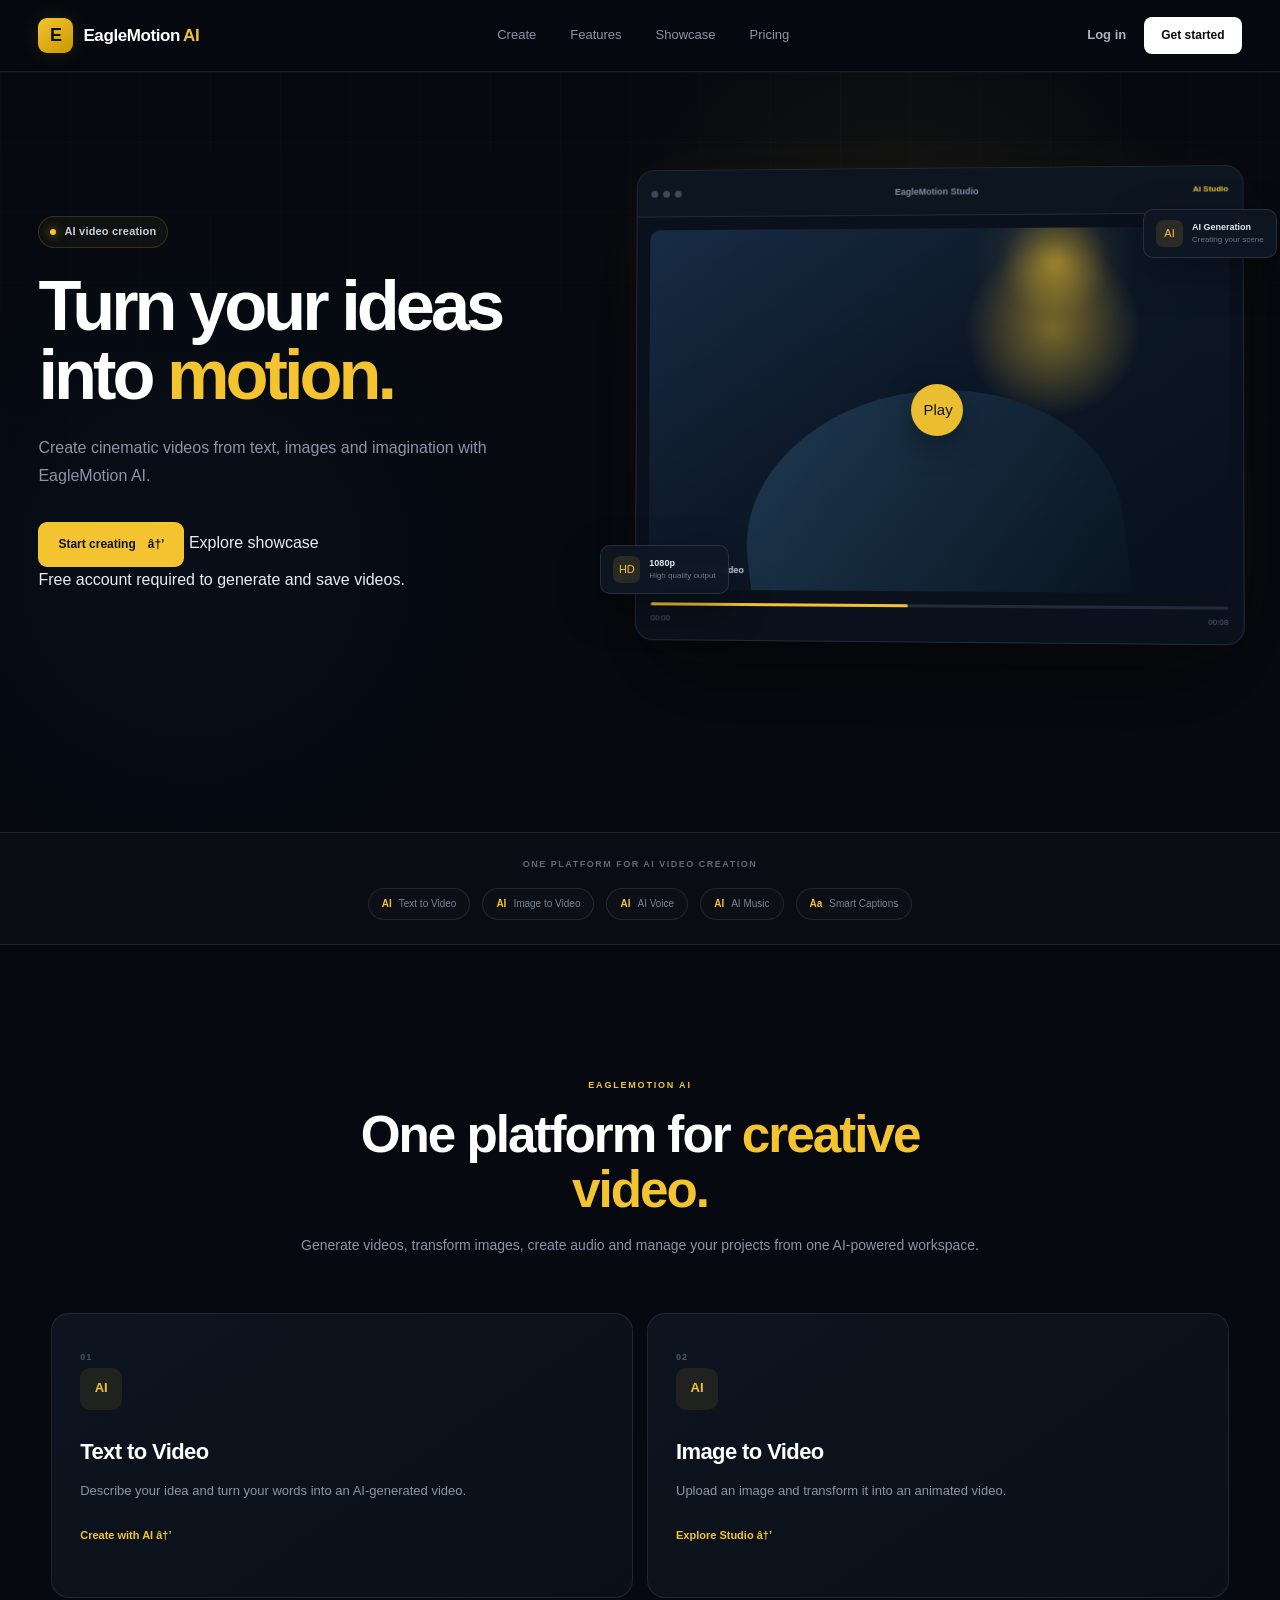
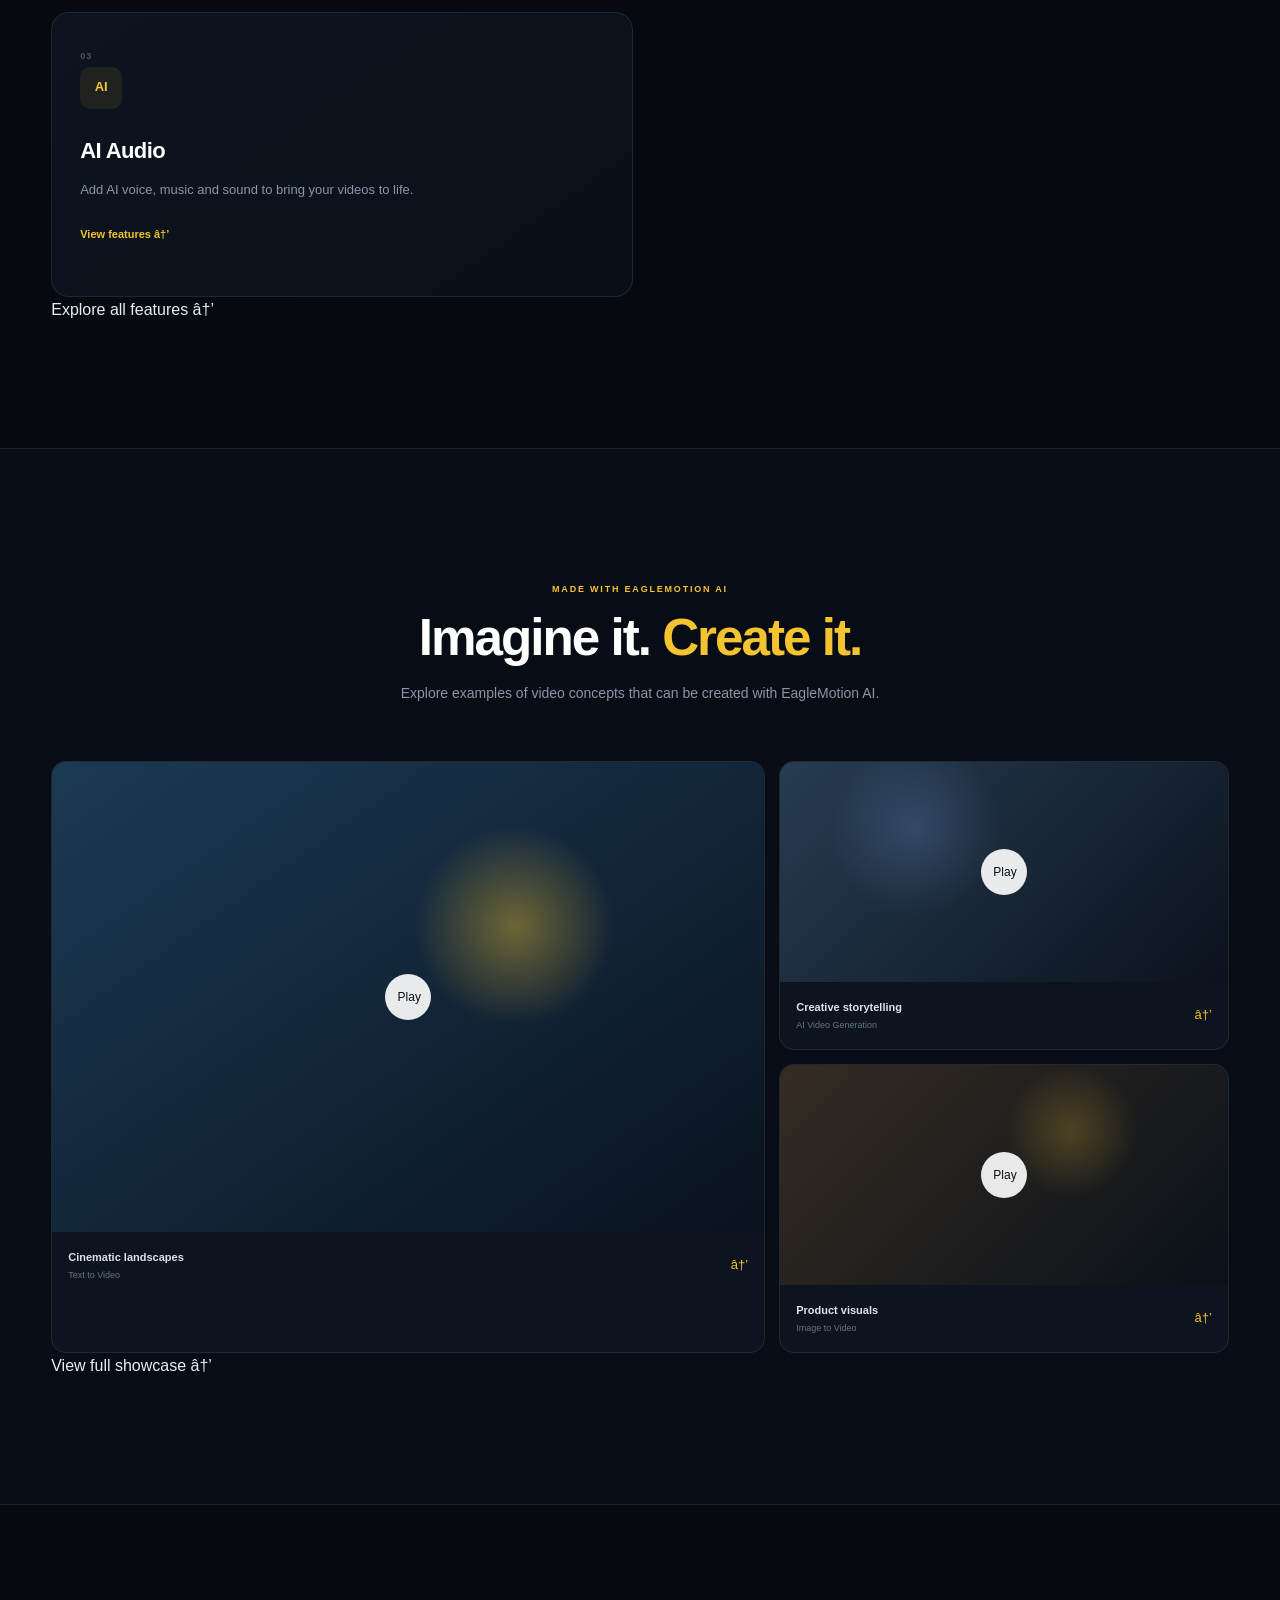
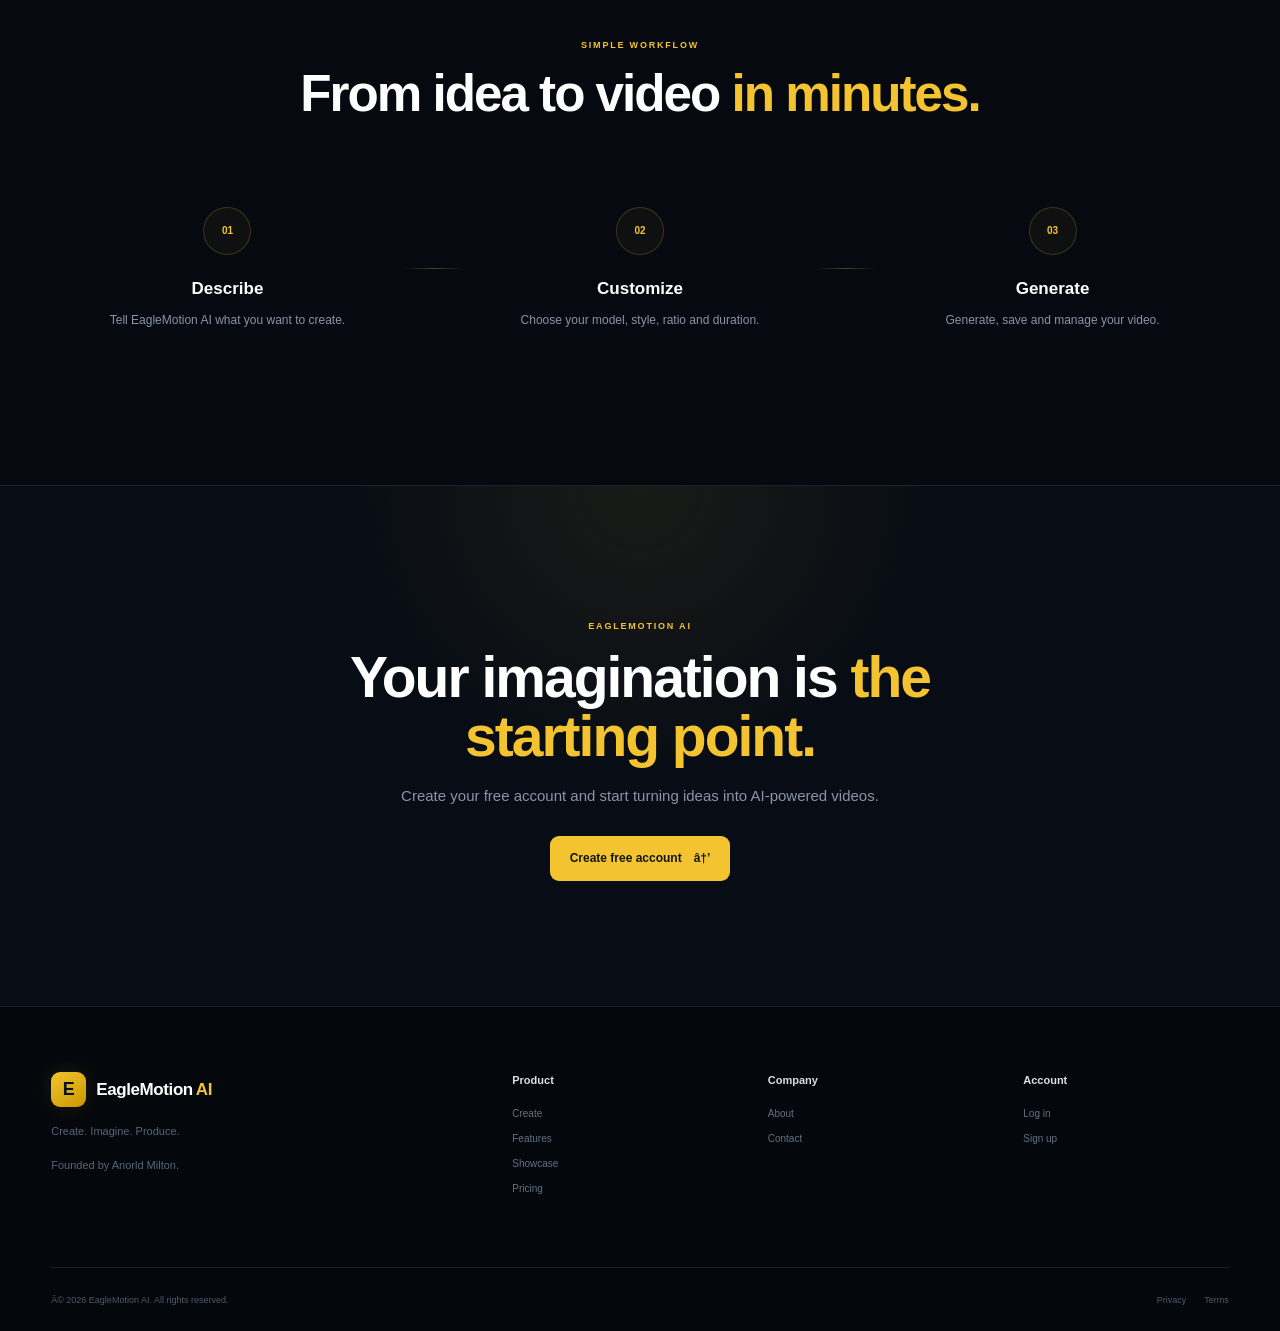
==== commit ca63afed: "Prepare EagleMotion for production deployment and Google indexing" ====
--- a/frontend/index.html
+++ b/frontend/index.html
@@ -1,10 +1,10 @@
-<!DOCTYPE html>
+﻿<!DOCTYPE html>
 <html lang="en">
 <head>
     <meta charset="UTF-8">
     <meta name="viewport" content="width=device-width, initial-scale=1.0">
 
-    <title>EagleMotion AI — Create Videos With AI</title>
+    <title>EagleMotion AI â€” Create Videos With AI</title>
 
     <meta
         name="description"
@@ -32,7 +32,7 @@
             </a>
 
             <nav class="main-nav">
-                <a href="studio.html">Create</a>
+                <a href="#" onclick="openStudio(); return false;">Create</a>
                 <a href="features.html">Features</a>
                 <a href="showcase.html">Showcase</a>
                 <a href="pricing.html">Pricing</a>
@@ -88,11 +88,11 @@
                     <div class="hero-actions">
 
                         <a
-                            href="studio.html"
+                            href="#" onclick="openStudio(); return false;"
                             class="cta-button"
                         >
                             Start creating
-                            <span>→</span>
+                            <span>â†’</span>
                         </a>
 
                         <a
@@ -316,8 +316,8 @@
                             an AI-generated video.
                         </p>
 
-                        <a href="studio.html">
-                            Create with AI →
+                        <a href="#" onclick="openStudio(); return false;">
+                            Create with AI â†’
                         </a>
 
                     </article>
@@ -344,8 +344,8 @@
                             an animated video.
                         </p>
 
-                        <a href="studio.html">
-                            Explore Studio →
+                        <a href="#" onclick="openStudio(); return false;">
+                            Explore Studio â†’
                         </a>
 
                     </article>
@@ -373,7 +373,7 @@
                         </p>
 
                         <a href="features.html">
-                            View features →
+                            View features â†’
                         </a>
 
                     </article>
@@ -387,7 +387,7 @@
                         href="features.html"
                         class="secondary-button"
                     >
-                        Explore all features →
+                        Explore all features â†’
                     </a>
 
                 </div>
@@ -451,7 +451,7 @@
                             </div>
 
                             <span>
-                                →
+                                â†’
                             </span>
 
                         </div>
@@ -482,7 +482,7 @@
                             </div>
 
                             <span>
-                                →
+                                â†’
                             </span>
 
                         </div>
@@ -513,7 +513,7 @@
                             </div>
 
                             <span>
-                                →
+                                â†’
                             </span>
 
                         </div>
@@ -529,7 +529,7 @@
                         href="showcase.html"
                         class="secondary-button"
                     >
-                        View full showcase →
+                        View full showcase â†’
                     </a>
 
                 </div>
@@ -659,7 +659,7 @@
                         class="cta-button"
                     >
                         Create free account
-                        <span>→</span>
+                        <span>â†’</span>
                     </a>
 
                 </div>
@@ -717,7 +717,7 @@
                     Product
                 </h4>
 
-                <a href="studio.html">
+                <a href="#" onclick="openStudio(); return false;">
                     Create
                 </a>
 
@@ -781,7 +781,7 @@
         <div class="container footer-bottom">
 
             <p>
-                © 2026 EagleMotion AI. All rights reserved.
+                Â© 2026 EagleMotion AI. All rights reserved.
             </p>
 
             <div>
@@ -807,5 +807,18 @@
 
     <script src="js/app.js"></script>
 
+
+<script>
+function openStudio() {
+    if (window.EagleMotionAuth && EagleMotionAuth.isLoggedIn()) {
+        window.location.href = "studio.html";
+    } else {
+        window.location.href = "login.html?redirect=studio.html";
+    }
+}
+</script>
 </body>
 </html>
+
+
+
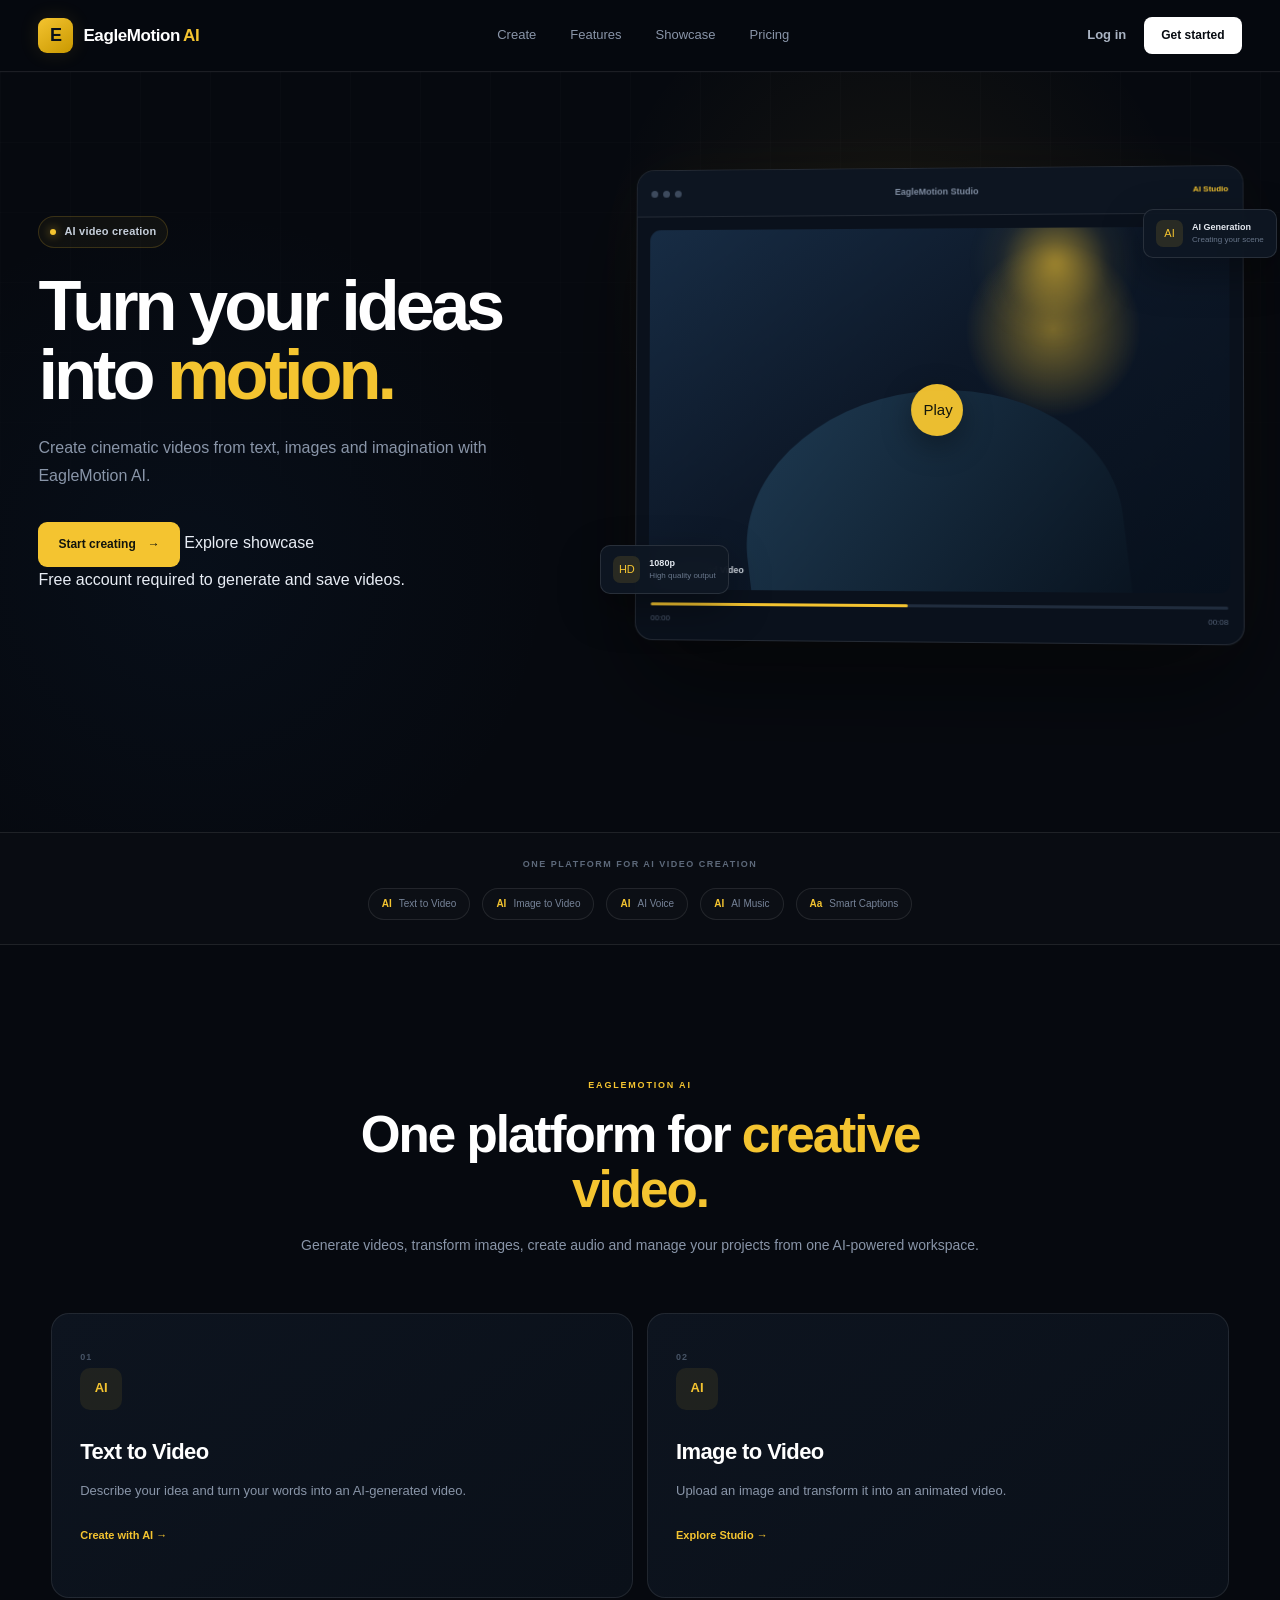
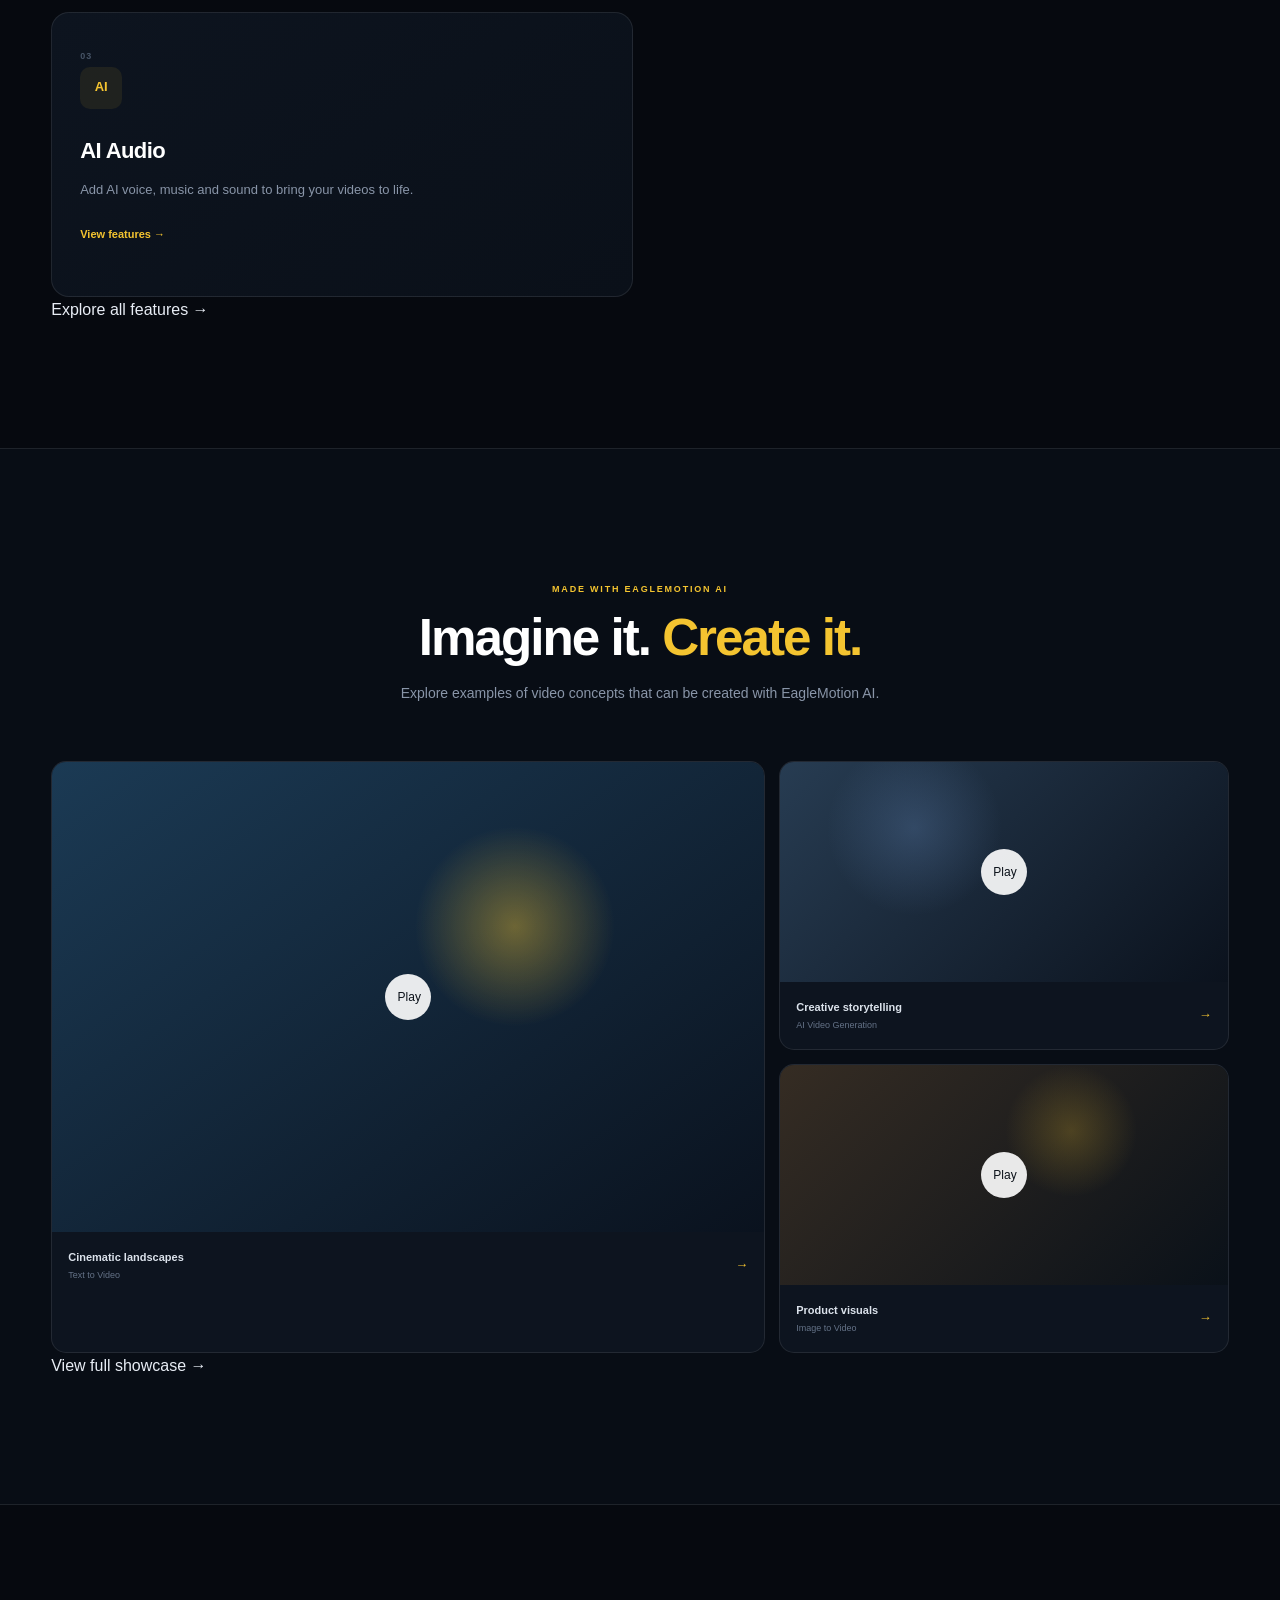
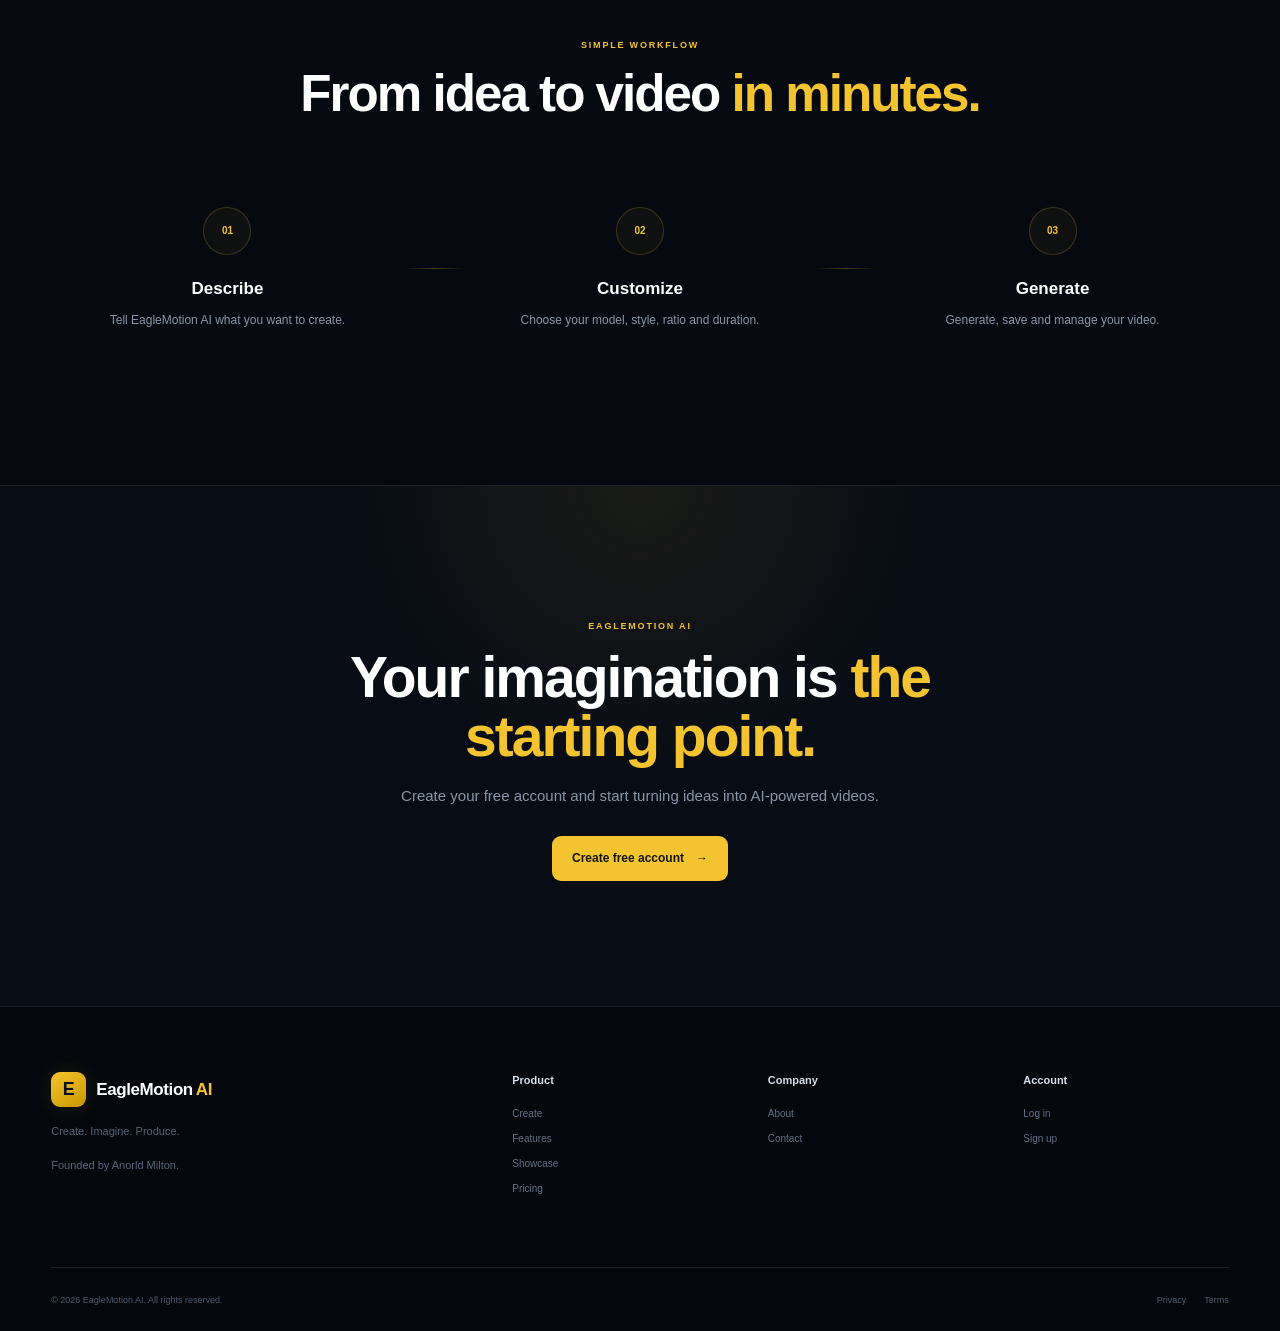
==== commit e7bd4ef7: "update index.html" ====
--- a/frontend/index.html
+++ b/frontend/index.html
@@ -12,6 +12,7 @@
     >
 
     <link rel="stylesheet" href="CSS/style.css">
+    <link rel="icon" type="image/svg+xml" href="eaglemotion-favicon.svg">
 </head>
 
 <body>
@@ -51,7 +52,6 @@
         </div>
     </header>
 
-
     <!-- =====================================================
          MAIN CONTENT
     ====================================================== -->
@@ -92,7 +92,7 @@
                             class="cta-button"
                         >
                             Start creating
-                            <span>â†’</span>
+                            <span>→</span>
                         </a>
 
                         <a
@@ -110,7 +110,6 @@
 
                 </div>
 
-
                 <!-- HERO VIDEO PREVIEW -->
 
                 <div class="hero-preview">
@@ -135,7 +134,6 @@
 
                         </div>
 
-
                         <div class="preview-content">
 
                             <div class="preview-image">
@@ -156,7 +154,6 @@
 
                         </div>
 
-
                         <div class="preview-controls">
 
                             <div class="timeline">
@@ -171,7 +168,6 @@
                         </div>
 
                     </div>
-
 
                     <div class="floating-card floating-top">
 
@@ -191,7 +187,6 @@
 
                     </div>
 
-
                     <div class="floating-card floating-bottom">
 
                         <span class="floating-icon">
@@ -216,7 +211,6 @@
 
         </section>
 
-
         <!-- =====================================================
              CAPABILITIES
         ====================================================== -->
@@ -261,7 +255,6 @@
             </div>
 
         </section>
-
 
         <!-- =====================================================
              PRODUCT INTRODUCTION
@@ -292,7 +285,6 @@
 
                 </div>
 
-
                 <div class="feature-grid">
 
                     <!-- TEXT TO VIDEO -->
@@ -317,11 +309,10 @@
                         </p>
 
                         <a href="#" onclick="openStudio(); return false;">
-                            Create with AI â†’
+                            Create with AI →
                         </a>
 
                     </article>
-
 
                     <!-- IMAGE TO VIDEO -->
 
@@ -345,11 +336,10 @@
                         </p>
 
                         <a href="#" onclick="openStudio(); return false;">
-                            Explore Studio â†’
+                            Explore Studio →
                         </a>
 
                     </article>
-
 
                     <!-- AI AUDIO -->
 
@@ -373,13 +363,12 @@
                         </p>
 
                         <a href="features.html">
-                            View features â†’
+                            View features →
                         </a>
 
                     </article>
 
                 </div>
-
 
                 <div class="section-action">
 
@@ -387,7 +376,7 @@
                         href="features.html"
                         class="secondary-button"
                     >
-                        Explore all features â†’
+                        Explore all features →
                     </a>
 
                 </div>
@@ -395,7 +384,6 @@
             </div>
 
         </section>
-
 
         <!-- =====================================================
              SHOWCASE
@@ -425,7 +413,6 @@
 
                 </div>
 
-
                 <div class="showcase-grid">
 
                     <!-- SHOWCASE 1 -->
@@ -451,13 +438,12 @@
                             </div>
 
                             <span>
-                                â†’
+                                →
                             </span>
 
                         </div>
 
                     </div>
-
 
                     <!-- SHOWCASE 2 -->
 
@@ -482,13 +468,12 @@
                             </div>
 
                             <span>
-                                â†’
+                                →
                             </span>
 
                         </div>
 
                     </div>
-
 
                     <!-- SHOWCASE 3 -->
 
@@ -513,7 +498,7 @@
                             </div>
 
                             <span>
-                                â†’
+                                →
                             </span>
 
                         </div>
@@ -521,7 +506,6 @@
                     </div>
 
                 </div>
-
 
                 <div class="section-action">
 
@@ -529,7 +513,7 @@
                         href="showcase.html"
                         class="secondary-button"
                     >
-                        View full showcase â†’
+                        View full showcase →
                     </a>
 
                 </div>
@@ -537,7 +521,6 @@
             </div>
 
         </section>
-
 
         <!-- =====================================================
              HOW IT WORKS
@@ -562,7 +545,6 @@
 
                 </div>
 
-
                 <div class="workflow">
 
                     <div class="workflow-step">
@@ -581,9 +563,7 @@
 
                     </div>
 
-
                     <div class="workflow-line"></div>
-
 
                     <div class="workflow-step">
 
@@ -601,9 +581,7 @@
 
                     </div>
 
-
                     <div class="workflow-line"></div>
-
 
                     <div class="workflow-step">
 
@@ -626,7 +604,6 @@
             </div>
 
         </section>
-
 
         <!-- =====================================================
              FINAL CTA
@@ -659,7 +636,7 @@
                         class="cta-button"
                     >
                         Create free account
-                        <span>â†’</span>
+                        <span>→</span>
                     </a>
 
                 </div>
@@ -669,7 +646,6 @@
         </section>
 
     </main>
-
 
     <!-- =====================================================
          FOOTER
@@ -708,7 +684,6 @@
 
             </div>
 
-
             <!-- PRODUCT -->
 
             <div class="footer-column">
@@ -735,7 +710,6 @@
 
             </div>
 
-
             <!-- COMPANY -->
 
             <div class="footer-column">
@@ -754,7 +728,6 @@
 
             </div>
 
-
             <!-- ACCOUNT -->
 
             <div class="footer-column">
@@ -775,13 +748,12 @@
 
         </div>
 
-
         <!-- FOOTER BOTTOM -->
 
         <div class="container footer-bottom">
 
             <p>
-                Â© 2026 EagleMotion AI. All rights reserved.
+                © 2026 EagleMotion AI. All rights reserved.
             </p>
 
             <div>
@@ -799,7 +771,6 @@
         </div>
 
     </footer>
-
 
     <!-- =====================================================
          JAVASCRIPT
@@ -821,4 +792,3 @@
 </html>
 
 
-
--- a/frontend/CSS/style.css
+++ b/frontend/CSS/style.css
@@ -2155,4 +2155,27 @@
     .section-header h2 {
         font-size: 30px;
     }
-}+}
+/* EagleMotion World / E Logo */
+.eagle-world-logo {
+    width: 34px;
+    height: 34px;
+    border: 2px solid #0B1F3A;
+    border-radius: 50%;
+    display: inline-flex;
+    align-items: center;
+    justify-content: center;
+    color: #0B1F3A;
+    background: #ffffff;
+    font-family: Arial, Helvetica, sans-serif;
+    font-size: 20px;
+    font-weight: 800;
+    line-height: 1;
+    box-sizing: border-box;
+    letter-spacing: -1px;
+}
+
+.eagle-world-logo:hover {
+    background: #0B1F3A;
+    color: #ffffff;
+}
